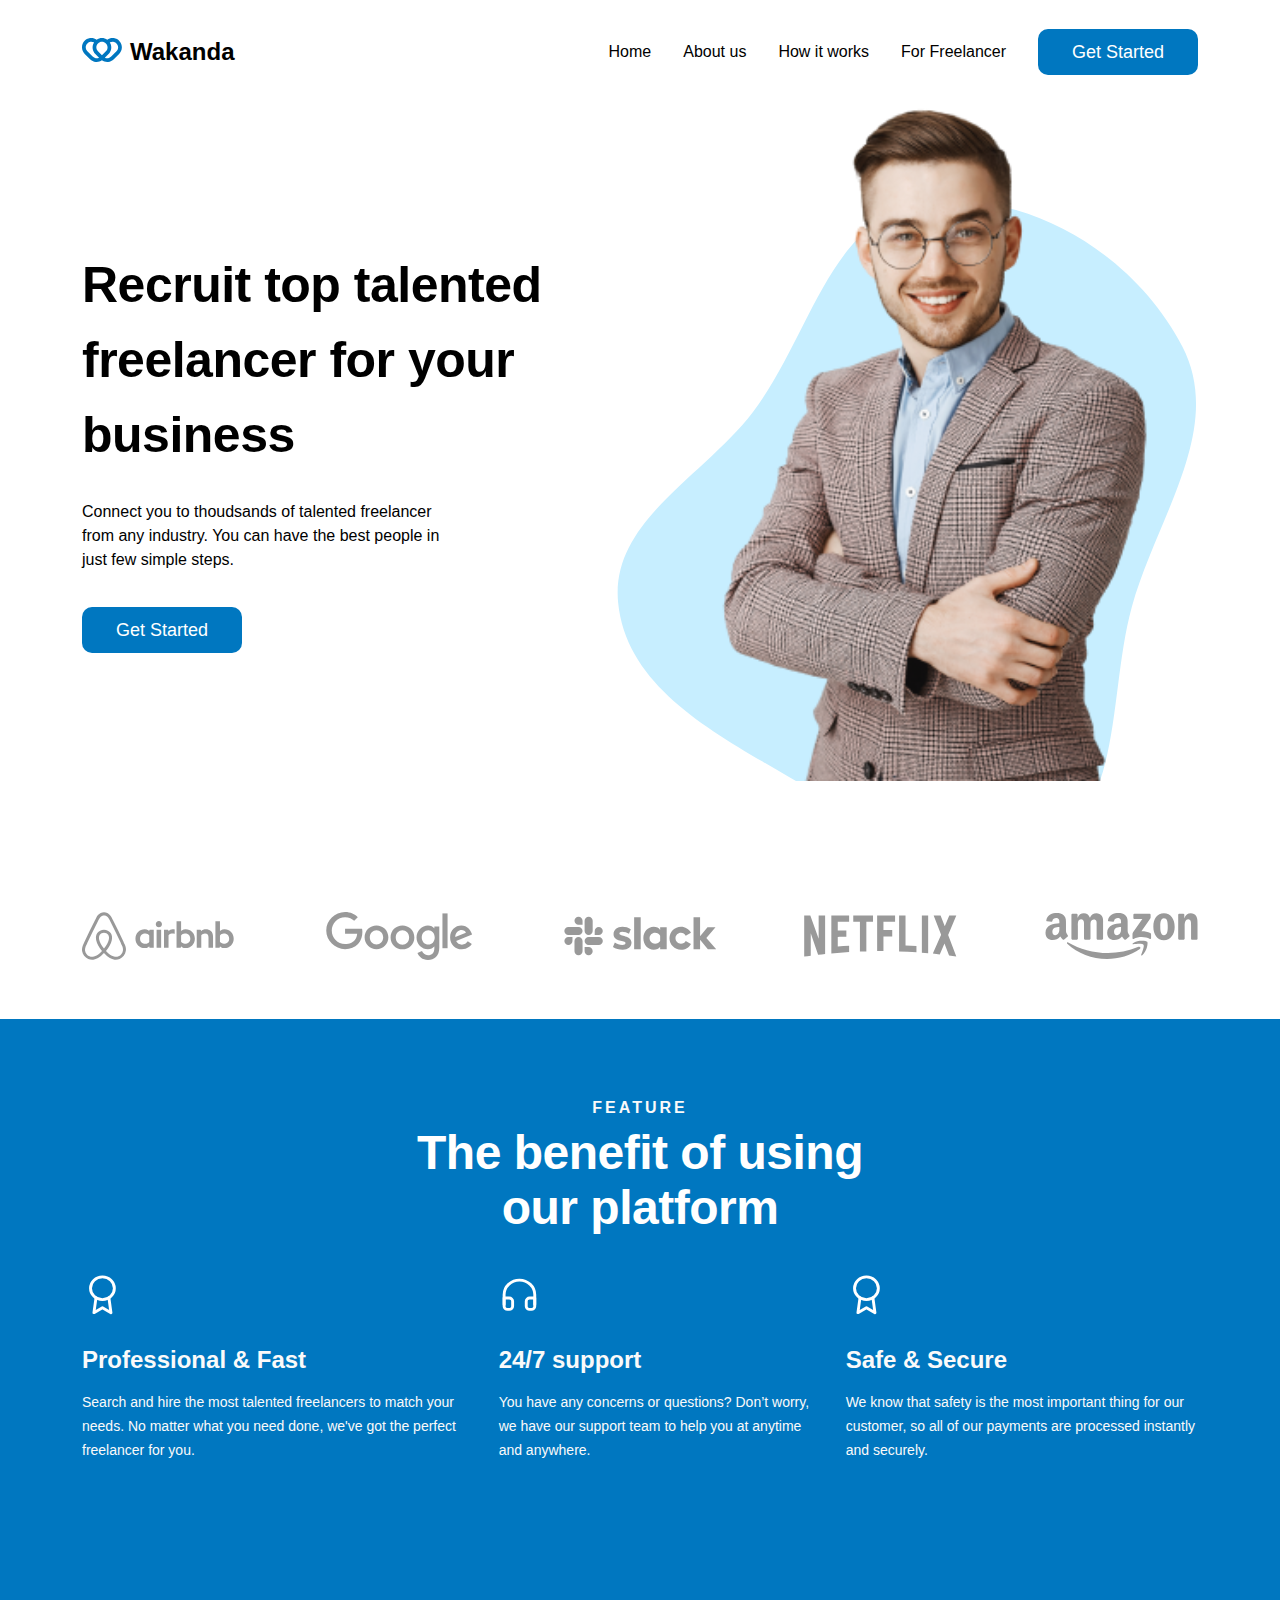
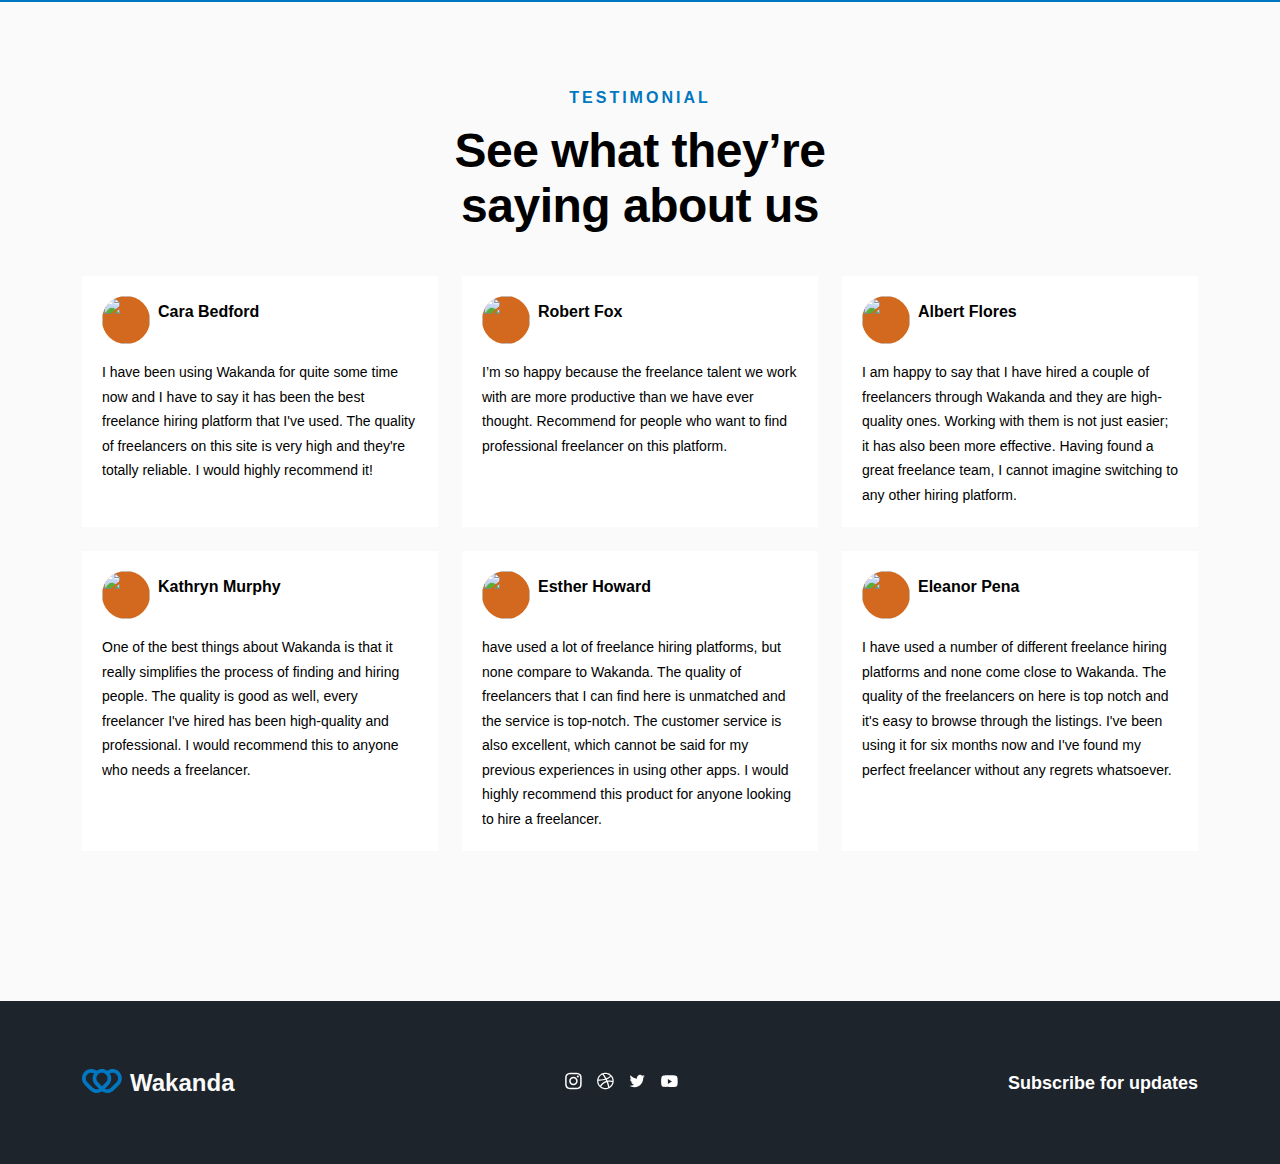
==== index.html @ c755accb "Create project wakanda" ====
<!DOCTYPE html>
<html lang="en">
<head>
  <meta charset="UTF-8">
  <meta name="viewport" content="width=device-width, initial-scale=1.0">
  <link rel="stylesheet" href="css/reset.css">
  <link rel="stylesheet" href="css/style.css">
  <title>Wakanda</title>
</head>
<body>
  <header class="navigation container">
    <div class="navigation__logo component-logo">
      <a class="navigation__logo-link" href="/">
        <figure class="navigation__image" href="/index.html">
          <svg xmlns="http://www.w3.org/2000/svg" width="40" height="24" viewBox="0 0 40 24" fill="none">
            <path d="M2.73725 15.9546L8.02428 21.2416C8.02755 21.2449 8.03107 21.2479 8.03433 21.2512C8.0376 21.2545 8.0415 21.2589 8.04527 21.2626C9.5881 22.8053 11.6221 23.7597 13.7947 23.9604C15.9673 24.161 18.1415 23.5954 19.9409 22.3614C21.7403 23.5954 23.9145 24.161 26.0871 23.9604C28.2597 23.7597 30.2936 22.8053 31.8365 21.2626L37.1236 15.9757C38.7708 14.3281 39.7433 12.1246 39.8503 9.79722C39.9574 7.46983 39.1914 5.1863 37.7024 3.3943C36.2134 1.60243 34.1088 0.431138 31.8012 0.110233C29.4936 -0.210673 27.1492 0.341801 25.2278 1.65948C23.672 0.592597 21.8299 0.0213989 19.9435 0.0207712C18.057 0.0202675 16.2147 0.59046 14.6583 1.65646C12.7391 0.330617 10.3935 -0.229523 8.08233 0.0858546C5.77116 0.401357 3.66152 1.56951 2.16769 3.36113C0.673986 5.15275 -0.095736 7.43817 0.00955706 9.76831C0.114976 12.0986 1.08787 14.3052 2.73725 15.9546ZM28.0987 4.30701C29.2923 3.73695 30.6489 3.60728 31.9288 3.94075C33.2088 4.27409 34.3297 5.04934 35.0934 6.12929C35.857 7.20924 36.2144 8.52427 36.1022 9.8422C35.9901 11.1601 35.4156 12.396 34.4804 13.3313L29.1935 18.6184C28.3729 19.4379 27.3187 19.9833 26.1757 20.1797C25.0327 20.376 23.8569 20.2138 22.8098 19.7151L26.5496 15.9757C27.9838 14.549 28.9122 12.6925 29.1935 10.6892C29.2554 10.2512 29.2867 9.8094 29.287 9.367C29.2907 7.6181 28.8003 5.90375 27.8722 4.42135C27.9471 4.3814 28.0226 4.34345 28.0987 4.30739L28.0987 4.30701ZM15.9757 5.40141C17.0285 4.35551 18.453 3.76974 19.937 3.77213C21.421 3.77464 22.8435 4.36531 23.8929 5.4146C24.9422 6.46402 25.5329 7.88648 25.5354 9.37051C25.5378 10.8545 24.952 12.279 23.9061 13.3318L19.9409 17.297L15.9757 13.3318C14.9259 12.2794 14.3364 10.8535 14.3364 9.36699C14.3364 7.88057 14.9259 6.45472 15.9757 5.40229L15.9757 5.40141ZM5.38077 5.38042C6.20527 4.55805 7.26499 4.01236 8.41329 3.81874C9.56159 3.62512 10.7417 3.79324 11.7902 4.29985C11.8656 4.33616 11.9402 4.37423 12.014 4.41406C11.0831 5.8981 10.591 7.61521 10.5948 9.36699C10.5952 9.8094 10.6263 10.2512 10.6883 10.6892C10.9695 12.6925 11.898 14.549 13.3322 15.9757L17.0491 19.6925L17.0701 19.7135C16.0236 20.2119 14.8484 20.3743 13.7058 20.1784C12.5633 19.9825 11.5095 19.4378 10.6888 18.6192C10.685 18.6155 10.6815 18.6114 10.6778 18.6077C10.6742 18.6039 10.6711 18.6014 10.6678 18.5981L5.40552 13.3358L5.38039 13.3107C4.32884 12.259 3.73804 10.8327 3.73804 9.34551C3.73804 7.85833 4.32884 6.43198 5.38039 5.3803L5.38077 5.38042Z" fill="#0077C0"/>
          </svg>
        </figure>
        <span class="logo-component">Wakanda</span>
      </a>
    </div>

    <nav class="navigation__menu">
      <ul class="navigation__list">
        <li class="navigation__item"><a href="#" class="navigation__link">Home</a></li>
        <li class="navigation__item"><a href="" class="navigation__link">About us</a></li>
        <li class="navigation__item"><a href="#" class="navigation__link">How it works</a></li>
        <li class="navigation__item"><a href="#" class="navigation__link">For Freelancer</a></li>
      </ul>

    </nav>
    <a href="#" class="component__btn">Get Started</a>

  </header>

  <section class="hero container">
    <div class="hero__content">
      <h1 class="hero__title">
        Recruit top talented freelancer for your business
      </h1>
      <p class="hero__text">
        Connect you to thoudsands of talented 
        freelancer from any industry. You can have the best people in just few simple steps.
      </p>
      <a href="#" class="component__btn">Get Started</a>
    </div>
    <figure class="hero__img">
      <svg width="628" height="677" viewBox="0 0 628 677" fill="none" xmlns="http://www.w3.org/2000/svg" xmlns:xlink="http://www.w3.org/1999/xlink">
        <path fill-rule="evenodd" clip-rule="evenodd" d="M561.876 502.74C537.558 590.755 554.551 706.824 472.793 747.398C389.68 788.645 299.068 719.76 219.024 672.887C145.197 629.655 56.5606 583.923 48.1461 498.731C40.0919 417.187 133.242 373.027 182.975 307.907C240.293 232.854 259.907 113.501 353.214 99.2721C455.85 83.6212 564.603 150.191 612.311 242.437C655.011 325.002 586.64 413.112 561.876 502.74Z" fill="#C7EEFF"/>
        <rect x="151" width="434" height="677" fill="url(#pattern0)"/>
        <defs>
        <pattern id="pattern0" patternContentUnits="objectBoundingBox" width="1" height="1">
        <use xlink:href="#image0_320_3" transform="matrix(0.00393743 0 0 0.00252685 -1.14603 -0.0309551)"/>
        </pattern>
        <image id="image0_320_3" width="612" height="408" xlink:href="[data-uri]"/>
        </defs>
        </svg>
        
    </figure>
  </section>

  <section class="social container">
    <div class="social__content">
      <ul class="socil__list">
        <li class="social__item">
          <figure class="social__img">
            <svg class="social__icon">
              <use href="./image/symbol-defs.svg#icon-Airbnb-Logo"></use>
            </svg>
          </figure>
        </li>

        <li class="social__item">
          <figure class="social__img">
            <svg class="social__icon">
              <use href="./image/symbol-defs.svg#icon-Google-Logo"></use>
            </svg>
          </figure>
        </li>

        <li class="social__item">
          <figure class="social__img">
            <svg class="social__icon">
              <use href="./image/symbol-defs.svg#icon-Slack-Logo"></use>
            </svg>
          </figure>
        </li>

        <li class="social__item">
          <figure class="social__img">
            <svg class="social__icon">
              <use href="./image/symbol-defs.svg#icon-Netflix-Logo"></use>
            </svg>
          </figure>
        </li>


        <li class="social__item">
          <figure class="social__img">
            <svg class="social__icon">
              <use href="./image/symbol-defs.svg#icon-Amazon-Logo"></use>
            </svg>
          </figure>
        </li>

      </ul>
    </div>
  </section>

  <div class="feature--wrapper">
    <section class="feature container">
      <div class="feature__content">
        <div class="feature__texts-content">
          <h2 class="feature__header component-header">FEATURE</h2>
          <h3 class="feature__text component-text">
            The benefit of using <br> our platform
          </h3>
        </div>
        <ul class="feature__list">
          <li class="feature__item">
            <figure class="feature__img">
              <svg class="feature__icon">
                <use href="./image/feature.svg#icon-award"></use>
              </svg>
            </figure>
            <h3 class="feature__title">Professional & Fast</h3>
            <p class="feature__sub-text">
              Search and hire the most talented freelancers to match your needs. No matter what you need done, we've got the perfect freelancer for you.
            </p>
          </li>
  
          <li class="feature__item">
            <figure class="feature__img">
              <svg class="feature__icon">
                <use href="./image/feature.svg#icon-headphones"></use>
              </svg>
            </figure>
            <h3 class="feature__title">24/7 support</h3>
            <p class="feature__sub-text">
              You have any concerns or questions? Don’t worry, we have our support team to help you at anytime and anywhere.
            </p>
          </li>
  
          <li class="feature__item">
            <figure class="feature__img">
              <svg class="feature__icon">
                <use href="./image/feature.svg#icon-award"></use>
              </svg>
            </figure>
            <h3 class="feature__title">Safe & Secure</h3>
            <p class="feature__sub-text">
              We know that safety is the most important thing for our customer, so all of our payments are processed instantly and securely.
            </p>
          </li>
        </ul>
      </div>
    </section>
  </div>

  <div class="testimonial-wrapper">
    <section class="testimonial container">
      <div class="testimonial__content">
        <h2 class="testimonial__header component-header">TESTIMONIAL</h2>
        <h3 class="testimonial__text component-text">See what they’re <br> saying about us</h3>
      </div>
  
      <ul class="testimonial__list">
        <li class="testimonial__item">
          <div class="testimonial__user-info">
            <img src="" alt="" class="testimonial__image">
            <h3 class="testimonial__user-info">Cara Bedford</h3>
          </div>
          <p class="testimonial__text">
            I have been using Wakanda for quite some time now and I have to say it has been the best freelance hiring platform that I've used. The quality of freelancers on this site is very high and they're totally reliable. I would highly recommend it!
          </p>
        </li>
  
        <li class="testimonial__item">
          <div class="testimonial__user-info">
            <img src="" alt="" class="testimonial__image">
            <h3 class="testimonial__user-info">Robert Fox</h3>
          </div>
          <p class="testimonial__text">
            I’m so happy because the freelance talent we work with are more productive than we have ever thought. Recommend for people who want to find professional freelancer on this platform.
          </p>
        </li>
  
        <li class="testimonial__item">
          <div class="testimonial__user-info">
            <img src="" alt="" class="testimonial__image">
            <h3 class="testimonial__user-info">Albert Flores</h3>
          </div>
          <p class="testimonial__text">
            I am happy to say that I have hired a couple of freelancers through Wakanda and they are high-quality ones. Working with them is not just easier; it has also been more effective. Having found a great freelance team, I cannot imagine switching to any other hiring platform.
          </p>
        </li>
        
        <li class="testimonial__item">
          <div class="testimonial__user-info">
            <img src="" alt="" class="testimonial__image">
            <h3 class="testimonial__user-info">Kathryn Murphy</h3>
          </div>
          <p class="testimonial__text">
            One of the best things about Wakanda is that it really simplifies the process of finding and hiring people. The quality is good as well, every freelancer I've hired has been high-quality and professional. I would recommend this to anyone who needs a freelancer.
          </p>
        </li>
  
        <li class="testimonial__item">
          <div class="testimonial__user-info">
            <img src="" alt="" class="testimonial__image">
            <h3 class="testimonial__user-info">Esther Howard</h3>
          </div>
          <p class="testimonial__text">
            have used a lot of freelance hiring platforms, but none compare to Wakanda. The quality of freelancers that I can find here is unmatched and the service is top-notch. The customer service is also excellent, which cannot be said for my previous experiences in using other apps. I would highly recommend this product for anyone looking to hire a freelancer.
          </p>
        </li>
  
        <li class="testimonial__item">
          <div class="testimonial__user-info">
            <img src="" alt="" class="testimonial__image">
            <h3 class="testimonial__user-info">Eleanor Pena</h3>
          </div>
          <p class="testimonial__text">
            I have used a number of different freelance hiring platforms and none come close to Wakanda. The quality of the freelancers on here is top notch and it's easy to browse through the listings. I've been using it for six months now and I've found my perfect freelancer without any regrets whatsoever.
          </p>
        </li>
      </ul>
    </section>
  </div>

  <div class="footer--wrapper">
    <footer class="footer container">
      <div class="footer__content">
        <div class="footer__logo">
          <a class="footer__logo-link" href="/">
            <figure class="footer__image" href="/index.html">
              <svg class="footer__image-icon" width="40" height="24" viewBox="0 0 40 24" fill="none">
                <path d="M2.73725 15.9546L8.02428 21.2416C8.02755 21.2449 8.03107 21.2479 8.03433 21.2512C8.0376 21.2545 8.0415 21.2589 8.04527 21.2626C9.5881 22.8053 11.6221 23.7597 13.7947 23.9604C15.9673 24.161 18.1415 23.5954 19.9409 22.3614C21.7403 23.5954 23.9145 24.161 26.0871 23.9604C28.2597 23.7597 30.2936 22.8053 31.8365 21.2626L37.1236 15.9757C38.7708 14.3281 39.7433 12.1246 39.8503 9.79722C39.9574 7.46983 39.1914 5.1863 37.7024 3.3943C36.2134 1.60243 34.1088 0.431138 31.8012 0.110233C29.4936 -0.210673 27.1492 0.341801 25.2278 1.65948C23.672 0.592597 21.8299 0.0213989 19.9435 0.0207712C18.057 0.0202675 16.2147 0.59046 14.6583 1.65646C12.7391 0.330617 10.3935 -0.229523 8.08233 0.0858546C5.77116 0.401357 3.66152 1.56951 2.16769 3.36113C0.673986 5.15275 -0.095736 7.43817 0.00955706 9.76831C0.114976 12.0986 1.08787 14.3052 2.73725 15.9546ZM28.0987 4.30701C29.2923 3.73695 30.6489 3.60728 31.9288 3.94075C33.2088 4.27409 34.3297 5.04934 35.0934 6.12929C35.857 7.20924 36.2144 8.52427 36.1022 9.8422C35.9901 11.1601 35.4156 12.396 34.4804 13.3313L29.1935 18.6184C28.3729 19.4379 27.3187 19.9833 26.1757 20.1797C25.0327 20.376 23.8569 20.2138 22.8098 19.7151L26.5496 15.9757C27.9838 14.549 28.9122 12.6925 29.1935 10.6892C29.2554 10.2512 29.2867 9.8094 29.287 9.367C29.2907 7.6181 28.8003 5.90375 27.8722 4.42135C27.9471 4.3814 28.0226 4.34345 28.0987 4.30739L28.0987 4.30701ZM15.9757 5.40141C17.0285 4.35551 18.453 3.76974 19.937 3.77213C21.421 3.77464 22.8435 4.36531 23.8929 5.4146C24.9422 6.46402 25.5329 7.88648 25.5354 9.37051C25.5378 10.8545 24.952 12.279 23.9061 13.3318L19.9409 17.297L15.9757 13.3318C14.9259 12.2794 14.3364 10.8535 14.3364 9.36699C14.3364 7.88057 14.9259 6.45472 15.9757 5.40229L15.9757 5.40141ZM5.38077 5.38042C6.20527 4.55805 7.26499 4.01236 8.41329 3.81874C9.56159 3.62512 10.7417 3.79324 11.7902 4.29985C11.8656 4.33616 11.9402 4.37423 12.014 4.41406C11.0831 5.8981 10.591 7.61521 10.5948 9.36699C10.5952 9.8094 10.6263 10.2512 10.6883 10.6892C10.9695 12.6925 11.898 14.549 13.3322 15.9757L17.0491 19.6925L17.0701 19.7135C16.0236 20.2119 14.8484 20.3743 13.7058 20.1784C12.5633 19.9825 11.5095 19.4378 10.6888 18.6192C10.685 18.6155 10.6815 18.6114 10.6778 18.6077C10.6742 18.6039 10.6711 18.6014 10.6678 18.5981L5.40552 13.3358L5.38039 13.3107C4.32884 12.259 3.73804 10.8327 3.73804 9.34551C3.73804 7.85833 4.32884 6.43198 5.38039 5.3803L5.38077 5.38042Z" fill="#0077C0"/>
              </svg>
            </figure>
            <span class="logo-component wakanda__name-footer">Wakanda</span>
          </a>
        </div>
  
        <ul class="social-list">
          <li class="social-list__items">
              <a href="" class="social-list__link ">
                  <svg class="social__icon-footer" width="32" height="32">
                    <use href="./image/social.svg#icon-inst"></use>
                  </svg>
              </a>
          </li>
    
          <li class="social-list__items">
              <a href="" class="social-list__link ">
                <svg class="social__icon-footer" width="32" height="32">
                  <use href="./image/social.svg#icon-bull"></use>
                </svg>
              </a>
          </li>
    
          <li class="social-list__items">
              <a href="" class="social-list__link ">
                <svg class="social__icon-footer" width="32" height="32">
                  <use href="./image/social.svg#icon-twt"></use>
                </svg>
              </a>
          </li>
    
          <li class="social-list__items">
              <a href="" class="social-list__link ">
                <svg class="social__icon-footer" width="32" height="32">
                  <use href="./image/social.svg#icon-yout"></use>
                </svg>
              </a>
          </li>
        </ul>
    
        <p class="footer__text">
          Subscribe for updates
        </p>

      </div>
    </footer>
  </div>

</body>
</html>
---- css/style.css ----
/***************** C O M P O N E N T  *****************/
.component__btn{
  font-size: 18px;
  font-style: normal;
  font-weight: 500;
  line-height: 40px;
  text-align: center;

  border-radius: 10px;
  color: #FFF;
  background-color: #0077C0;  

  
  padding: 3px 0px;
  width: 160px;
  
  display: inline-block;
}

.component-header{
  color: #FAFAFA;
  font-size: 16px;
  font-style: normal;
  font-weight: 600;
  line-height: normal;
  letter-spacing: 3px;
}

.component-text{
  color: #FFF;
  font-size: 48px;
  font-style: normal;
  font-weight: 600;
  line-height: normal;
  letter-spacing: -0.5px;
}

.component-logo {
  margin-right: auto;
}

.logo-component{
  color: #000;
  font-size: 24px;
  font-style: normal;
  font-weight: 600;
  line-height: normal;

  margin-left: 8px;
}

/***************** C O M P O N E N T  *****************/

* {
  font-family: sans-serif;
}

.container{
  width: 1116px;
  margin: 0 auto;
}

.navigation{
  display: flex;
  justify-content: flex-end;
  align-items: center;
  padding: 29px 0 29px;
}


.navigation__list{
  display: flex;
}

.navigation__item{
  margin-right: 32px;
}

.navigation__link{
  font-size: 16px;
  font-style: normal;
  font-weight: 500;
  line-height: normal;
}

.navigation__logo-link{
  display: flex;
}




/********************   H E R O  *********************/
.hero{
  display: flex;
}

.hero__content{
  margin-top: 144px;
  width: 609px;
}

.hero__title{
  color: #000;
  font-size: 50px;
  font-style: normal;
  font-weight: 600;
  line-height: 75px; 
  letter-spacing: -0.5px;
  
  margin-bottom: 27px;
}

.hero__text{
  color: #000;
  font-size: 16px;
  font-style: normal;
  font-weight: 400;
  line-height: 24px;

  margin-bottom: 35px;
  width: 360px;
}

/********************   S O C I A L  *********************/
.social{
  margin-top: 72px;
}

.social__content{
  padding: 32px 0;
}
.socil__list{
  display: flex;
  justify-content: space-between;

  padding: 24px 0;
}

.social__icon{
  width: 153px;
  height: 48px;
}

/********************   F E A T U R E  *********************/
.feature--wrapper{
  background-color: #0077C0;
}

.feature{
  padding: 80px 0 140px;
}

.feature__texts-content{
  text-align: center;
  margin-bottom: 40px;
}

.feature__header{
  margin-bottom: 8px;
}

.feature__list{
  display: flex;
}

.feature__item:not(:last-child){
  margin-right: 24px;
}

.feature__img{
  margin-bottom: 28px;
}

.feature__icon{
  width: 42px;
  height: 40px;
}

.feature__title{
  color: #FAFAFA;
  font-size: 24px;
  font-style: normal;
  font-weight: 600;
  line-height: normal;

  margin-bottom: 16px;
}

.feature__sub-text{
  color: #FAFAFA;
  font-size: 14px;
  font-style: normal;
  font-weight: 400;
  line-height: 24px;
}

/***************** T E S T I M O N I A L *********************/
.testimonial-wrapper{
  background: #FAFAFA;
}

.testimonial{
  padding: 87px 0 126px;
}

.testimonial__content{
  text-align: center;
  margin-bottom: 43px;
}

.testimonial__header{
  color: #0077C0;
  margin-bottom: 16px;
}

.testimonial__text{
  color: #000;
}

.testimonial__list{
  display: flex;
  flex-wrap: wrap;
  justify-content: space-between;

}

.testimonial__item{
  padding: 20px;
  width: 356px;
  box-sizing: border-box;
  background: #FFF;

  color: #000;
  
  font-size: 14px;
  font-style: normal;
  font-weight: 400;
  line-height: 24.5px;
  
  margin-bottom: 24px;
}

.testimonial__user-info{
  display: flex;
  align-items: center;

  margin-bottom: 16px;
}

.testimonial__image{
  background-color: chocolate;
  border-radius: 50%;
  width: 48px;
  height: 48px;

  margin-right: 8px;
}

.testimonial__user-info{
  color: #000;
  font-size: 16px;
  font-style: normal;
  line-height: normal;
}

/***************** F O O T E R *********************/
.footer--wrapper{
  background-color: #1D242B;;
}

.footer{
  padding: 64px 0;
}

.footer__content{
  display: flex;
  justify-content: space-between;
  align-items: center;
}

.social-list{
  display: flex;
}

.social-list__link{
  display: block;
  box-sizing: content-box;
}

.footer__text{
  color: #FFF;
  font-size: 18px;
  font-style: normal;
  font-weight: 600;
  line-height: 30px; 
}

.social__icon-footer{
  fill: #0077C0;
}

.footer__logo,
.footer__logo-link{
  display: flex;
  align-items: center;
}

.wakanda__name-footer{
  color: #FAFAFA;
}
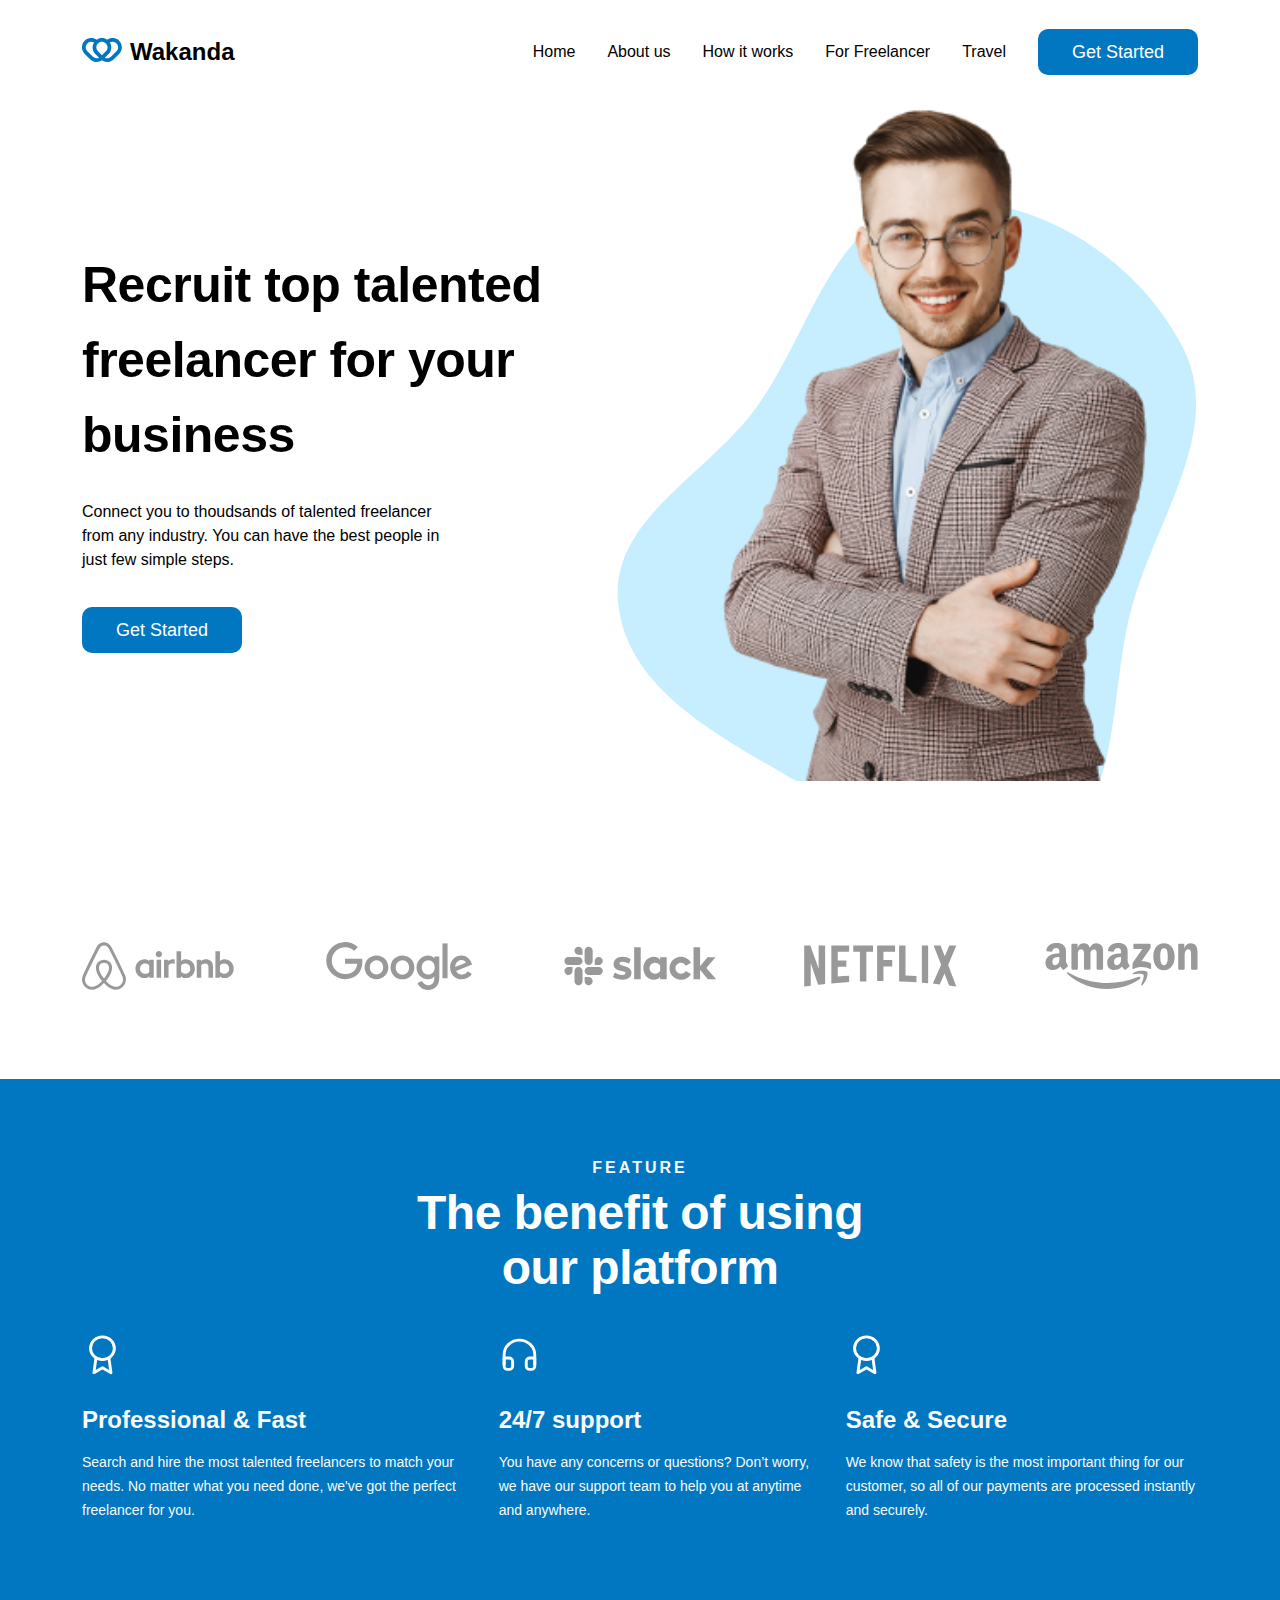
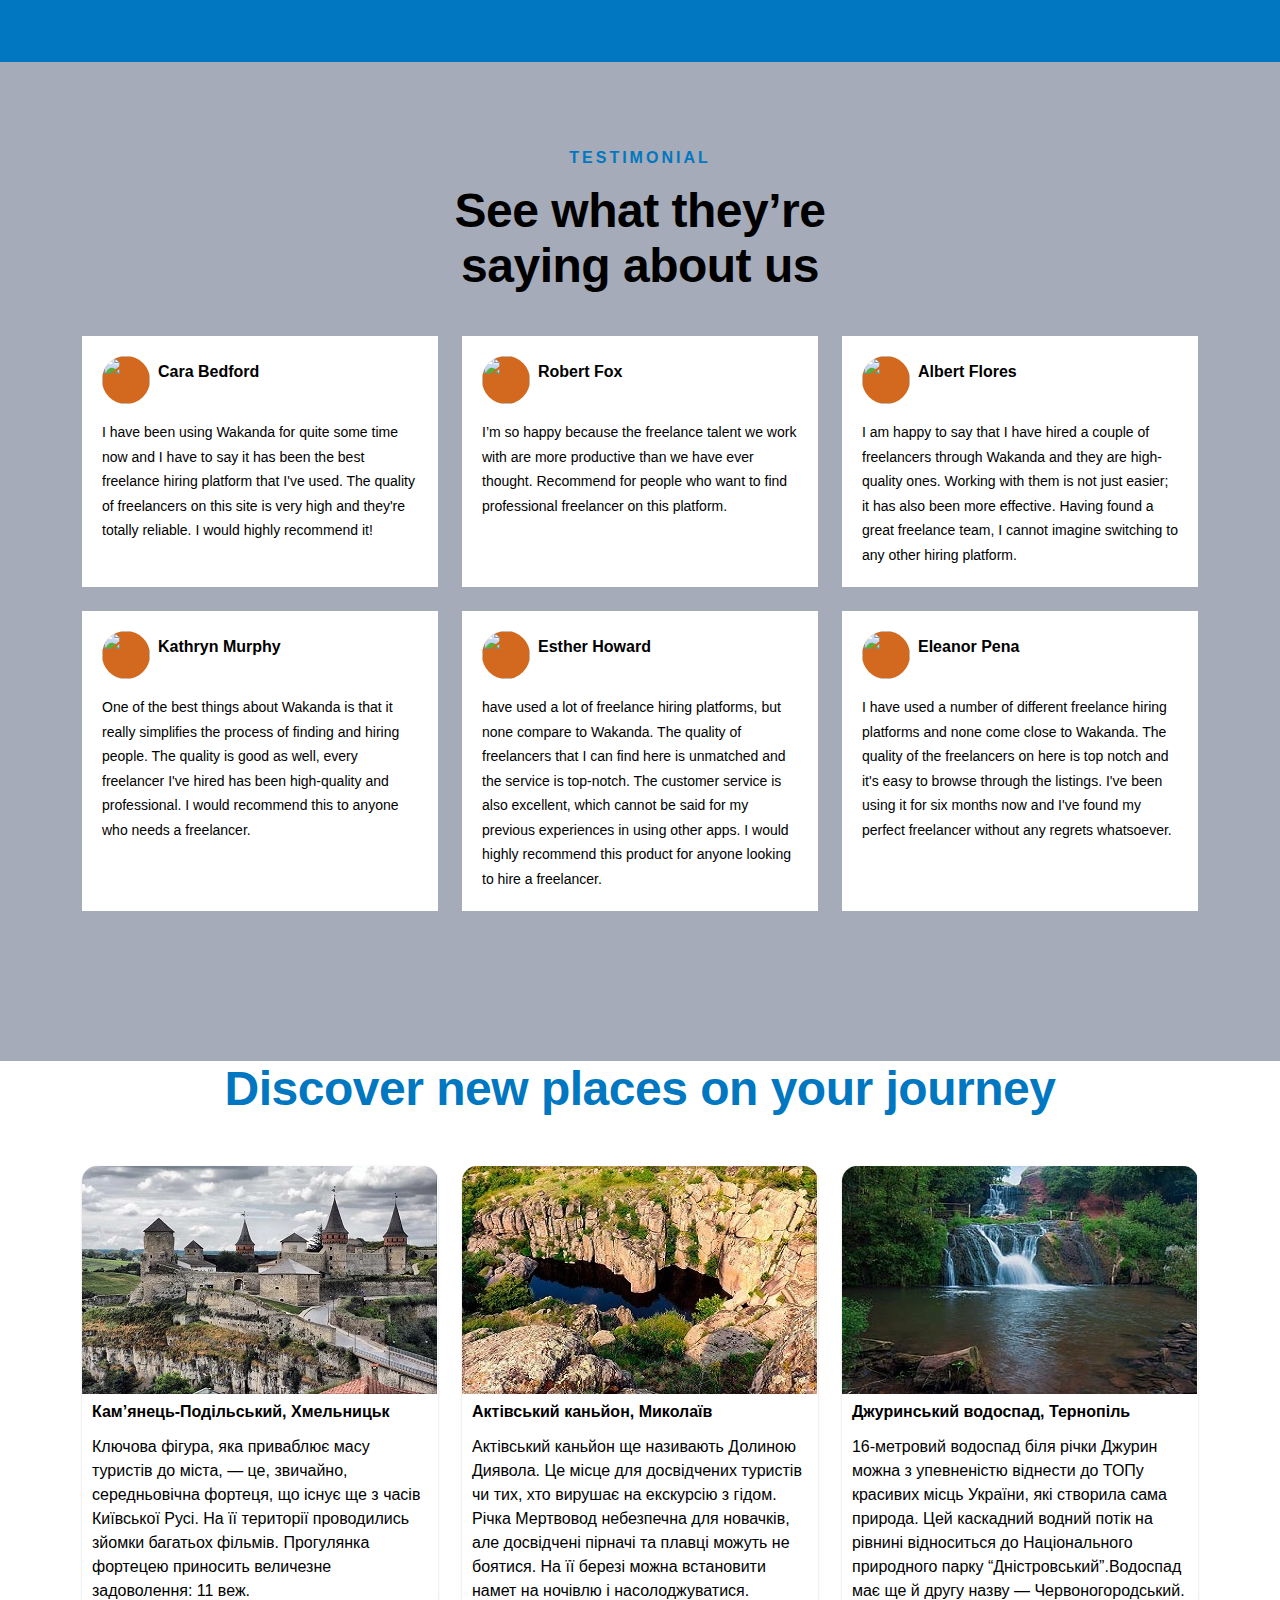
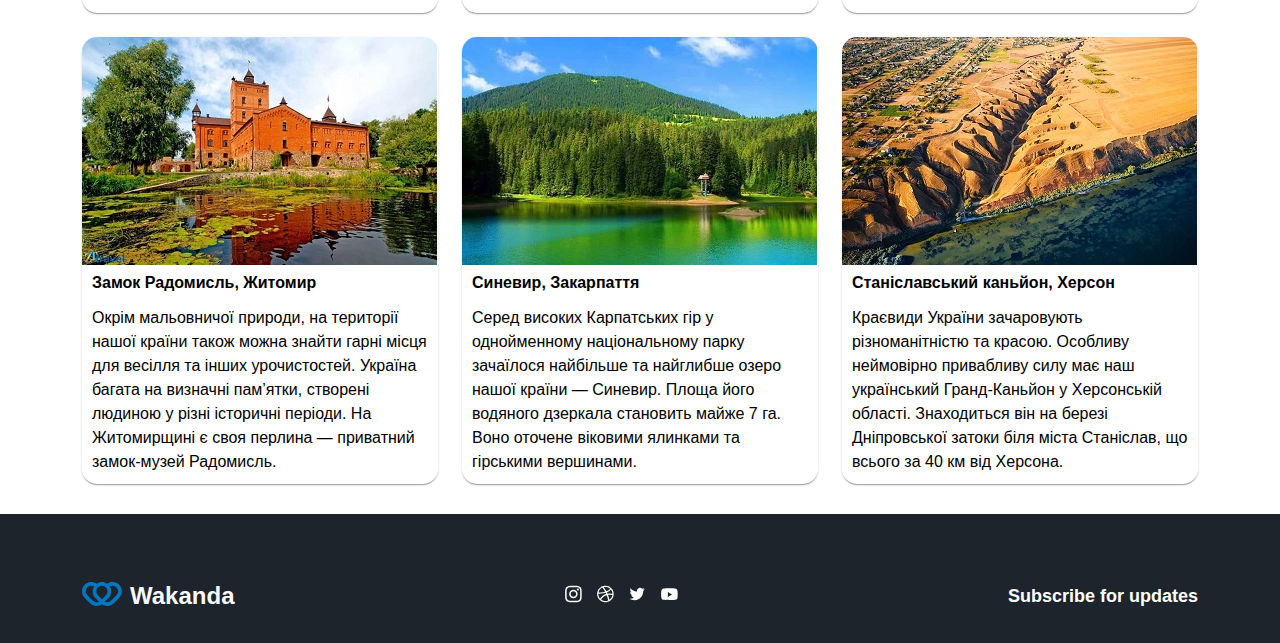
==== commit c8d520ff: "big update" ====
--- a/index.html
+++ b/index.html
@@ -1,5 +1,6 @@
 <!DOCTYPE html>
 <html lang="en">
+
 <head>
   <meta charset="UTF-8">
   <meta name="viewport" content="width=device-width, initial-scale=1.0">
@@ -7,13 +8,16 @@
   <link rel="stylesheet" href="css/style.css">
   <title>Wakanda</title>
 </head>
+
 <body>
   <header class="navigation container">
     <div class="navigation__logo component-logo">
       <a class="navigation__logo-link" href="/">
         <figure class="navigation__image" href="/index.html">
           <svg xmlns="http://www.w3.org/2000/svg" width="40" height="24" viewBox="0 0 40 24" fill="none">
-            <path d="M2.73725 15.9546L8.02428 21.2416C8.02755 21.2449 8.03107 21.2479 8.03433 21.2512C8.0376 21.2545 8.0415 21.2589 8.04527 21.2626C9.5881 22.8053 11.6221 23.7597 13.7947 23.9604C15.9673 24.161 18.1415 23.5954 19.9409 22.3614C21.7403 23.5954 23.9145 24.161 26.0871 23.9604C28.2597 23.7597 30.2936 22.8053 31.8365 21.2626L37.1236 15.9757C38.7708 14.3281 39.7433 12.1246 39.8503 9.79722C39.9574 7.46983 39.1914 5.1863 37.7024 3.3943C36.2134 1.60243 34.1088 0.431138 31.8012 0.110233C29.4936 -0.210673 27.1492 0.341801 25.2278 1.65948C23.672 0.592597 21.8299 0.0213989 19.9435 0.0207712C18.057 0.0202675 16.2147 0.59046 14.6583 1.65646C12.7391 0.330617 10.3935 -0.229523 8.08233 0.0858546C5.77116 0.401357 3.66152 1.56951 2.16769 3.36113C0.673986 5.15275 -0.095736 7.43817 0.00955706 9.76831C0.114976 12.0986 1.08787 14.3052 2.73725 15.9546ZM28.0987 4.30701C29.2923 3.73695 30.6489 3.60728 31.9288 3.94075C33.2088 4.27409 34.3297 5.04934 35.0934 6.12929C35.857 7.20924 36.2144 8.52427 36.1022 9.8422C35.9901 11.1601 35.4156 12.396 34.4804 13.3313L29.1935 18.6184C28.3729 19.4379 27.3187 19.9833 26.1757 20.1797C25.0327 20.376 23.8569 20.2138 22.8098 19.7151L26.5496 15.9757C27.9838 14.549 28.9122 12.6925 29.1935 10.6892C29.2554 10.2512 29.2867 9.8094 29.287 9.367C29.2907 7.6181 28.8003 5.90375 27.8722 4.42135C27.9471 4.3814 28.0226 4.34345 28.0987 4.30739L28.0987 4.30701ZM15.9757 5.40141C17.0285 4.35551 18.453 3.76974 19.937 3.77213C21.421 3.77464 22.8435 4.36531 23.8929 5.4146C24.9422 6.46402 25.5329 7.88648 25.5354 9.37051C25.5378 10.8545 24.952 12.279 23.9061 13.3318L19.9409 17.297L15.9757 13.3318C14.9259 12.2794 14.3364 10.8535 14.3364 9.36699C14.3364 7.88057 14.9259 6.45472 15.9757 5.40229L15.9757 5.40141ZM5.38077 5.38042C6.20527 4.55805 7.26499 4.01236 8.41329 3.81874C9.56159 3.62512 10.7417 3.79324 11.7902 4.29985C11.8656 4.33616 11.9402 4.37423 12.014 4.41406C11.0831 5.8981 10.591 7.61521 10.5948 9.36699C10.5952 9.8094 10.6263 10.2512 10.6883 10.6892C10.9695 12.6925 11.898 14.549 13.3322 15.9757L17.0491 19.6925L17.0701 19.7135C16.0236 20.2119 14.8484 20.3743 13.7058 20.1784C12.5633 19.9825 11.5095 19.4378 10.6888 18.6192C10.685 18.6155 10.6815 18.6114 10.6778 18.6077C10.6742 18.6039 10.6711 18.6014 10.6678 18.5981L5.40552 13.3358L5.38039 13.3107C4.32884 12.259 3.73804 10.8327 3.73804 9.34551C3.73804 7.85833 4.32884 6.43198 5.38039 5.3803L5.38077 5.38042Z" fill="#0077C0"/>
+            <path
+              d="M2.73725 15.9546L8.02428 21.2416C8.02755 21.2449 8.03107 21.2479 8.03433 21.2512C8.0376 21.2545 8.0415 21.2589 8.04527 21.2626C9.5881 22.8053 11.6221 23.7597 13.7947 23.9604C15.9673 24.161 18.1415 23.5954 19.9409 22.3614C21.7403 23.5954 23.9145 24.161 26.0871 23.9604C28.2597 23.7597 30.2936 22.8053 31.8365 21.2626L37.1236 15.9757C38.7708 14.3281 39.7433 12.1246 39.8503 9.79722C39.9574 7.46983 39.1914 5.1863 37.7024 3.3943C36.2134 1.60243 34.1088 0.431138 31.8012 0.110233C29.4936 -0.210673 27.1492 0.341801 25.2278 1.65948C23.672 0.592597 21.8299 0.0213989 19.9435 0.0207712C18.057 0.0202675 16.2147 0.59046 14.6583 1.65646C12.7391 0.330617 10.3935 -0.229523 8.08233 0.0858546C5.77116 0.401357 3.66152 1.56951 2.16769 3.36113C0.673986 5.15275 -0.095736 7.43817 0.00955706 9.76831C0.114976 12.0986 1.08787 14.3052 2.73725 15.9546ZM28.0987 4.30701C29.2923 3.73695 30.6489 3.60728 31.9288 3.94075C33.2088 4.27409 34.3297 5.04934 35.0934 6.12929C35.857 7.20924 36.2144 8.52427 36.1022 9.8422C35.9901 11.1601 35.4156 12.396 34.4804 13.3313L29.1935 18.6184C28.3729 19.4379 27.3187 19.9833 26.1757 20.1797C25.0327 20.376 23.8569 20.2138 22.8098 19.7151L26.5496 15.9757C27.9838 14.549 28.9122 12.6925 29.1935 10.6892C29.2554 10.2512 29.2867 9.8094 29.287 9.367C29.2907 7.6181 28.8003 5.90375 27.8722 4.42135C27.9471 4.3814 28.0226 4.34345 28.0987 4.30739L28.0987 4.30701ZM15.9757 5.40141C17.0285 4.35551 18.453 3.76974 19.937 3.77213C21.421 3.77464 22.8435 4.36531 23.8929 5.4146C24.9422 6.46402 25.5329 7.88648 25.5354 9.37051C25.5378 10.8545 24.952 12.279 23.9061 13.3318L19.9409 17.297L15.9757 13.3318C14.9259 12.2794 14.3364 10.8535 14.3364 9.36699C14.3364 7.88057 14.9259 6.45472 15.9757 5.40229L15.9757 5.40141ZM5.38077 5.38042C6.20527 4.55805 7.26499 4.01236 8.41329 3.81874C9.56159 3.62512 10.7417 3.79324 11.7902 4.29985C11.8656 4.33616 11.9402 4.37423 12.014 4.41406C11.0831 5.8981 10.591 7.61521 10.5948 9.36699C10.5952 9.8094 10.6263 10.2512 10.6883 10.6892C10.9695 12.6925 11.898 14.549 13.3322 15.9757L17.0491 19.6925L17.0701 19.7135C16.0236 20.2119 14.8484 20.3743 13.7058 20.1784C12.5633 19.9825 11.5095 19.4378 10.6888 18.6192C10.685 18.6155 10.6815 18.6114 10.6778 18.6077C10.6742 18.6039 10.6711 18.6014 10.6678 18.5981L5.40552 13.3358L5.38039 13.3107C4.32884 12.259 3.73804 10.8327 3.73804 9.34551C3.73804 7.85833 4.32884 6.43198 5.38039 5.3803L5.38077 5.38042Z"
+              fill="#0077C0" />
           </svg>
         </figure>
         <span class="logo-component">Wakanda</span>
@@ -26,6 +30,7 @@
         <li class="navigation__item"><a href="" class="navigation__link">About us</a></li>
         <li class="navigation__item"><a href="#" class="navigation__link">How it works</a></li>
         <li class="navigation__item"><a href="#" class="navigation__link">For Freelancer</a></li>
+        <li class="navigation__item"><a href="#travel" class="navigation__link">Travel</a></li>
       </ul>
 
     </nav>
@@ -39,13 +44,13 @@
         Recruit top talented freelancer for your business
       </h1>
       <p class="hero__text">
-        Connect you to thoudsands of talented 
+        Connect you to thoudsands of talented
         freelancer from any industry. You can have the best people in just few simple steps.
       </p>
       <a href="#" class="component__btn">Get Started</a>
     </div>
     <figure class="hero__img">
-      <svg width="628" height="677" viewBox="0 0 628 677" fill="none" xmlns="http://www.w3.org/2000/svg" xmlns:xlink="http://www.w3.org/1999/xlink">
+      <svg width="628" height="677" viewBox="0 0 628 677" fill="none" xmlns="http://  www.w3.org/2000/svg" xmlns:xlink="http://www.w3.org/1999/xlink">
         <path fill-rule="evenodd" clip-rule="evenodd" d="M561.876 502.74C537.558 590.755 554.551 706.824 472.793 747.398C389.68 788.645 299.068 719.76 219.024 672.887C145.197 629.655 56.5606 583.923 48.1461 498.731C40.0919 417.187 133.242 373.027 182.975 307.907C240.293 232.854 259.907 113.501 353.214 99.2721C455.85 83.6212 564.603 150.191 612.311 242.437C655.011 325.002 586.64 413.112 561.876 502.74Z" fill="#C7EEFF"/>
         <rect x="151" width="434" height="677" fill="url(#pattern0)"/>
         <defs>
@@ -55,7 +60,6 @@
         <image id="image0_320_3" width="612" height="408" xlink:href="[data-uri]"/>
         </defs>
         </svg>
-        
     </figure>
   </section>
 
@@ -125,10 +129,11 @@
             </figure>
             <h3 class="feature__title">Professional & Fast</h3>
             <p class="feature__sub-text">
-              Search and hire the most talented freelancers to match your needs. No matter what you need done, we've got the perfect freelancer for you.
-            </p>
-          </li>
-  
+              Search and hire the most talented freelancers to match your needs. No matter what you need done, we've got
+              the perfect freelancer for you.
+            </p>
+          </li>
+
           <li class="feature__item">
             <figure class="feature__img">
               <svg class="feature__icon">
@@ -137,10 +142,11 @@
             </figure>
             <h3 class="feature__title">24/7 support</h3>
             <p class="feature__sub-text">
-              You have any concerns or questions? Don’t worry, we have our support team to help you at anytime and anywhere.
-            </p>
-          </li>
-  
+              You have any concerns or questions? Don’t worry, we have our support team to help you at anytime and
+              anywhere.
+            </p>
+          </li>
+
           <li class="feature__item">
             <figure class="feature__img">
               <svg class="feature__icon">
@@ -149,7 +155,8 @@
             </figure>
             <h3 class="feature__title">Safe & Secure</h3>
             <p class="feature__sub-text">
-              We know that safety is the most important thing for our customer, so all of our payments are processed instantly and securely.
+              We know that safety is the most important thing for our customer, so all of our payments are processed
+              instantly and securely.
             </p>
           </li>
         </ul>
@@ -163,7 +170,7 @@
         <h2 class="testimonial__header component-header">TESTIMONIAL</h2>
         <h3 class="testimonial__text component-text">See what they’re <br> saying about us</h3>
       </div>
-  
+
       <ul class="testimonial__list">
         <li class="testimonial__item">
           <div class="testimonial__user-info">
@@ -171,62 +178,176 @@
             <h3 class="testimonial__user-info">Cara Bedford</h3>
           </div>
           <p class="testimonial__text">
-            I have been using Wakanda for quite some time now and I have to say it has been the best freelance hiring platform that I've used. The quality of freelancers on this site is very high and they're totally reliable. I would highly recommend it!
-          </p>
-        </li>
-  
+            I have been using Wakanda for quite some time now and I have to say it has been the best freelance hiring
+            platform that I've used. The quality of freelancers on this site is very high and they're totally reliable.
+            I would highly recommend it!
+          </p>
+        </li>
+
         <li class="testimonial__item">
           <div class="testimonial__user-info">
             <img src="" alt="" class="testimonial__image">
             <h3 class="testimonial__user-info">Robert Fox</h3>
           </div>
           <p class="testimonial__text">
-            I’m so happy because the freelance talent we work with are more productive than we have ever thought. Recommend for people who want to find professional freelancer on this platform.
-          </p>
-        </li>
-  
+            I’m so happy because the freelance talent we work with are more productive than we have ever thought.
+            Recommend for people who want to find professional freelancer on this platform.
+          </p>
+        </li>
+
         <li class="testimonial__item">
           <div class="testimonial__user-info">
             <img src="" alt="" class="testimonial__image">
             <h3 class="testimonial__user-info">Albert Flores</h3>
           </div>
           <p class="testimonial__text">
-            I am happy to say that I have hired a couple of freelancers through Wakanda and they are high-quality ones. Working with them is not just easier; it has also been more effective. Having found a great freelance team, I cannot imagine switching to any other hiring platform.
-          </p>
-        </li>
-        
+            I am happy to say that I have hired a couple of freelancers through Wakanda and they are high-quality ones.
+            Working with them is not just easier; it has also been more effective. Having found a great freelance team,
+            I cannot imagine switching to any other hiring platform.
+          </p>
+        </li>
+
         <li class="testimonial__item">
           <div class="testimonial__user-info">
             <img src="" alt="" class="testimonial__image">
             <h3 class="testimonial__user-info">Kathryn Murphy</h3>
           </div>
           <p class="testimonial__text">
-            One of the best things about Wakanda is that it really simplifies the process of finding and hiring people. The quality is good as well, every freelancer I've hired has been high-quality and professional. I would recommend this to anyone who needs a freelancer.
-          </p>
-        </li>
-  
+            One of the best things about Wakanda is that it really simplifies the process of finding and hiring people.
+            The quality is good as well, every freelancer I've hired has been high-quality and professional. I would
+            recommend this to anyone who needs a freelancer.
+          </p>
+        </li>
+
         <li class="testimonial__item">
           <div class="testimonial__user-info">
             <img src="" alt="" class="testimonial__image">
             <h3 class="testimonial__user-info">Esther Howard</h3>
           </div>
           <p class="testimonial__text">
-            have used a lot of freelance hiring platforms, but none compare to Wakanda. The quality of freelancers that I can find here is unmatched and the service is top-notch. The customer service is also excellent, which cannot be said for my previous experiences in using other apps. I would highly recommend this product for anyone looking to hire a freelancer.
-          </p>
-        </li>
-  
+            have used a lot of freelance hiring platforms, but none compare to Wakanda. The quality of freelancers that
+            I can find here is unmatched and the service is top-notch. The customer service is also excellent, which
+            cannot be said for my previous experiences in using other apps. I would highly recommend this product for
+            anyone looking to hire a freelancer.
+          </p>
+        </li>
+
         <li class="testimonial__item">
           <div class="testimonial__user-info">
             <img src="" alt="" class="testimonial__image">
             <h3 class="testimonial__user-info">Eleanor Pena</h3>
           </div>
           <p class="testimonial__text">
-            I have used a number of different freelance hiring platforms and none come close to Wakanda. The quality of the freelancers on here is top notch and it's easy to browse through the listings. I've been using it for six months now and I've found my perfect freelancer without any regrets whatsoever.
+            I have used a number of different freelance hiring platforms and none come close to Wakanda. The quality of
+            the freelancers on here is top notch and it's easy to browse through the listings. I've been using it for
+            six months now and I've found my perfect freelancer without any regrets whatsoever.
           </p>
         </li>
       </ul>
     </section>
   </div>
+
+  <section id="travel" class="travel container">
+    <h2 class="travel__header component-text">Discover new places on your journey</h2>
+    <ul class="travel__list">
+      <li class="travel__item">
+        <article class="card">
+          <div class="card__thumb">
+            <img src="image/travel/kamenets-podolskaya.jpg" alt="">
+          </div>
+          <div class="card__content">
+            <h3 class="travel__sub-header">Кам’янець-Подільський, Хмельницьк</h3>
+            <p class="travel__text">
+              Ключова фігура, яка приваблює масу туристів до міста, — це, звичайно, середньовічна фортеця, що існує ще з
+              часів Київської Русі. На її території проводились зйомки багатьох фільмів. Прогулянка фортецею приносить
+              величезне задоволення: 11 веж. 
+            </p>
+          </div>
+        </article>
+      </li>
+
+      <li class="travel__item">
+        <article class="card">
+          <div class="card-thumb">
+            <img src="image/travel/актівський.jpg" alt="" class="travel__image">
+          </div>
+          <div class="card__content">
+            <h3 class="travel__sub-header">Актівський каньйон, Миколаїв</h3>
+            <p class="travel__text">
+              Актівський каньйон ще називають Долиною Диявола. Це місце для досвідчених туристів чи тих, хто вирушає на
+              екскурсію з гідом. Річка Мертвовод небезпечна для новачків, але досвідчені пірначі та плавці можуть не
+              боятися. На її березі можна встановити намет на ночівлю і насолоджуватися. 
+            </p>
+          </div>
+        </article>
+      </li>
+
+      <li class="travel__item">
+        <article class="card">
+          <div class="card-thumb">
+            <img src="image/travel/джуринський.jpg" alt="" class="travel__image">
+          </div>
+          <div class="card__content">
+            <h3 class="travel__sub-header">Джуринський водоспад, Тернопіль</h3>
+            <p class="travel__text">
+              16-метровий водоспад біля річки Джурин можна з упевненістю віднести до ТОПу красивих місць України, які
+              створила сама природа. Цей каскадний водний потік на рівнині відноситься до Національного природного парку
+              “Дністровський”.Водоспад має ще й другу назву — Червоногородський.
+            </p>
+          </div>
+        </article>
+      </li>
+
+      <li class="travel__item">
+        <article class="card">
+          <div class="card-thumb">
+            <img src="image/travel/родомисль.jpg" alt="" class="travel__image">
+          </div>
+          <div class="card__content">
+            <h3 class="travel__sub-header">Замок Радомисль, Житомир</h3>
+            <p class="travel__text">
+              Окрім мальовничої природи, на території нашої країни також можна знайти гарні місця для весілля та інших
+              урочистостей. Україна багата на визначні пам’ятки, створені людиною у різні історичні періоди. На
+              Житомирщині є своя перлина — приватний замок-музей Радомисль.
+            </p>
+          </div>
+        </article>
+      </li>
+
+      <li class="travel__item">
+        <article class="card">
+          <div class="card-thumb">
+            <img src="image/travel/синевір.jpg" alt="" class="travel__image">
+          </div>
+          <div class="card__content">
+            <h3 class="travel__sub-header">Синевир, Закарпаття</h3>
+            <p class="travel__text">
+              Серед високих Карпатських гір у однойменному національному парку зачаїлося найбільше та найглибше озеро
+              нашої країни — Синевир. Площа його водяного дзеркала становить майже 7 га. Воно оточене віковими ялинками
+              та гірськими вершинами.
+            </p>
+          </div>
+        </article>
+      </li>
+
+      <li class="travel__item">
+        <article class="card">
+          <div class="card-thumb">
+            <img src="image/travel/stanislavskiy.jpg" alt="" class="travel__image">
+          </div>
+          <div class="card__content">
+            <h3 class="travel__sub-header">Станіславський каньйон, Херсон</h3>
+            <p class="travel__text">
+              Краєвиди України зачаровують різноманітністю та красою. Особливу неймовірно привабливу силу має наш
+              український Гранд-Каньйон у Херсонській області. Знаходиться він на березі Дніпровської затоки біля міста
+              Станіслав, що всього за 40 км від Херсона. 
+        </article>
+        </p>
+        </div>
+      </li>
+    </ul>
+  </section>
+
 
   <div class="footer--wrapper">
     <footer class="footer container">
@@ -235,47 +356,49 @@
           <a class="footer__logo-link" href="/">
             <figure class="footer__image" href="/index.html">
               <svg class="footer__image-icon" width="40" height="24" viewBox="0 0 40 24" fill="none">
-                <path d="M2.73725 15.9546L8.02428 21.2416C8.02755 21.2449 8.03107 21.2479 8.03433 21.2512C8.0376 21.2545 8.0415 21.2589 8.04527 21.2626C9.5881 22.8053 11.6221 23.7597 13.7947 23.9604C15.9673 24.161 18.1415 23.5954 19.9409 22.3614C21.7403 23.5954 23.9145 24.161 26.0871 23.9604C28.2597 23.7597 30.2936 22.8053 31.8365 21.2626L37.1236 15.9757C38.7708 14.3281 39.7433 12.1246 39.8503 9.79722C39.9574 7.46983 39.1914 5.1863 37.7024 3.3943C36.2134 1.60243 34.1088 0.431138 31.8012 0.110233C29.4936 -0.210673 27.1492 0.341801 25.2278 1.65948C23.672 0.592597 21.8299 0.0213989 19.9435 0.0207712C18.057 0.0202675 16.2147 0.59046 14.6583 1.65646C12.7391 0.330617 10.3935 -0.229523 8.08233 0.0858546C5.77116 0.401357 3.66152 1.56951 2.16769 3.36113C0.673986 5.15275 -0.095736 7.43817 0.00955706 9.76831C0.114976 12.0986 1.08787 14.3052 2.73725 15.9546ZM28.0987 4.30701C29.2923 3.73695 30.6489 3.60728 31.9288 3.94075C33.2088 4.27409 34.3297 5.04934 35.0934 6.12929C35.857 7.20924 36.2144 8.52427 36.1022 9.8422C35.9901 11.1601 35.4156 12.396 34.4804 13.3313L29.1935 18.6184C28.3729 19.4379 27.3187 19.9833 26.1757 20.1797C25.0327 20.376 23.8569 20.2138 22.8098 19.7151L26.5496 15.9757C27.9838 14.549 28.9122 12.6925 29.1935 10.6892C29.2554 10.2512 29.2867 9.8094 29.287 9.367C29.2907 7.6181 28.8003 5.90375 27.8722 4.42135C27.9471 4.3814 28.0226 4.34345 28.0987 4.30739L28.0987 4.30701ZM15.9757 5.40141C17.0285 4.35551 18.453 3.76974 19.937 3.77213C21.421 3.77464 22.8435 4.36531 23.8929 5.4146C24.9422 6.46402 25.5329 7.88648 25.5354 9.37051C25.5378 10.8545 24.952 12.279 23.9061 13.3318L19.9409 17.297L15.9757 13.3318C14.9259 12.2794 14.3364 10.8535 14.3364 9.36699C14.3364 7.88057 14.9259 6.45472 15.9757 5.40229L15.9757 5.40141ZM5.38077 5.38042C6.20527 4.55805 7.26499 4.01236 8.41329 3.81874C9.56159 3.62512 10.7417 3.79324 11.7902 4.29985C11.8656 4.33616 11.9402 4.37423 12.014 4.41406C11.0831 5.8981 10.591 7.61521 10.5948 9.36699C10.5952 9.8094 10.6263 10.2512 10.6883 10.6892C10.9695 12.6925 11.898 14.549 13.3322 15.9757L17.0491 19.6925L17.0701 19.7135C16.0236 20.2119 14.8484 20.3743 13.7058 20.1784C12.5633 19.9825 11.5095 19.4378 10.6888 18.6192C10.685 18.6155 10.6815 18.6114 10.6778 18.6077C10.6742 18.6039 10.6711 18.6014 10.6678 18.5981L5.40552 13.3358L5.38039 13.3107C4.32884 12.259 3.73804 10.8327 3.73804 9.34551C3.73804 7.85833 4.32884 6.43198 5.38039 5.3803L5.38077 5.38042Z" fill="#0077C0"/>
+                <path
+                  d="M2.73725 15.9546L8.02428 21.2416C8.02755 21.2449 8.03107 21.2479 8.03433 21.2512C8.0376 21.2545 8.0415 21.2589 8.04527 21.2626C9.5881 22.8053 11.6221 23.7597 13.7947 23.9604C15.9673 24.161 18.1415 23.5954 19.9409 22.3614C21.7403 23.5954 23.9145 24.161 26.0871 23.9604C28.2597 23.7597 30.2936 22.8053 31.8365 21.2626L37.1236 15.9757C38.7708 14.3281 39.7433 12.1246 39.8503 9.79722C39.9574 7.46983 39.1914 5.1863 37.7024 3.3943C36.2134 1.60243 34.1088 0.431138 31.8012 0.110233C29.4936 -0.210673 27.1492 0.341801 25.2278 1.65948C23.672 0.592597 21.8299 0.0213989 19.9435 0.0207712C18.057 0.0202675 16.2147 0.59046 14.6583 1.65646C12.7391 0.330617 10.3935 -0.229523 8.08233 0.0858546C5.77116 0.401357 3.66152 1.56951 2.16769 3.36113C0.673986 5.15275 -0.095736 7.43817 0.00955706 9.76831C0.114976 12.0986 1.08787 14.3052 2.73725 15.9546ZM28.0987 4.30701C29.2923 3.73695 30.6489 3.60728 31.9288 3.94075C33.2088 4.27409 34.3297 5.04934 35.0934 6.12929C35.857 7.20924 36.2144 8.52427 36.1022 9.8422C35.9901 11.1601 35.4156 12.396 34.4804 13.3313L29.1935 18.6184C28.3729 19.4379 27.3187 19.9833 26.1757 20.1797C25.0327 20.376 23.8569 20.2138 22.8098 19.7151L26.5496 15.9757C27.9838 14.549 28.9122 12.6925 29.1935 10.6892C29.2554 10.2512 29.2867 9.8094 29.287 9.367C29.2907 7.6181 28.8003 5.90375 27.8722 4.42135C27.9471 4.3814 28.0226 4.34345 28.0987 4.30739L28.0987 4.30701ZM15.9757 5.40141C17.0285 4.35551 18.453 3.76974 19.937 3.77213C21.421 3.77464 22.8435 4.36531 23.8929 5.4146C24.9422 6.46402 25.5329 7.88648 25.5354 9.37051C25.5378 10.8545 24.952 12.279 23.9061 13.3318L19.9409 17.297L15.9757 13.3318C14.9259 12.2794 14.3364 10.8535 14.3364 9.36699C14.3364 7.88057 14.9259 6.45472 15.9757 5.40229L15.9757 5.40141ZM5.38077 5.38042C6.20527 4.55805 7.26499 4.01236 8.41329 3.81874C9.56159 3.62512 10.7417 3.79324 11.7902 4.29985C11.8656 4.33616 11.9402 4.37423 12.014 4.41406C11.0831 5.8981 10.591 7.61521 10.5948 9.36699C10.5952 9.8094 10.6263 10.2512 10.6883 10.6892C10.9695 12.6925 11.898 14.549 13.3322 15.9757L17.0491 19.6925L17.0701 19.7135C16.0236 20.2119 14.8484 20.3743 13.7058 20.1784C12.5633 19.9825 11.5095 19.4378 10.6888 18.6192C10.685 18.6155 10.6815 18.6114 10.6778 18.6077C10.6742 18.6039 10.6711 18.6014 10.6678 18.5981L5.40552 13.3358L5.38039 13.3107C4.32884 12.259 3.73804 10.8327 3.73804 9.34551C3.73804 7.85833 4.32884 6.43198 5.38039 5.3803L5.38077 5.38042Z"
+                  fill="#0077C0" />
               </svg>
             </figure>
             <span class="logo-component wakanda__name-footer">Wakanda</span>
           </a>
         </div>
-  
+
         <ul class="social-list">
           <li class="social-list__items">
-              <a href="" class="social-list__link ">
-                  <svg class="social__icon-footer" width="32" height="32">
-                    <use href="./image/social.svg#icon-inst"></use>
-                  </svg>
-              </a>
-          </li>
-    
+            <a href="" class="social-list__link ">
+              <svg class="social__icon-footer" width="32" height="32">
+                <use href="./image/social.svg#icon-inst"></use>
+              </svg>
+            </a>
+          </li>
+
           <li class="social-list__items">
-              <a href="" class="social-list__link ">
-                <svg class="social__icon-footer" width="32" height="32">
-                  <use href="./image/social.svg#icon-bull"></use>
-                </svg>
-              </a>
-          </li>
-    
+            <a href="" class="social-list__link ">
+              <svg class="social__icon-footer" width="32" height="32">
+                <use href="./image/social.svg#icon-bull"></use>
+              </svg>
+            </a>
+          </li>
+
           <li class="social-list__items">
-              <a href="" class="social-list__link ">
-                <svg class="social__icon-footer" width="32" height="32">
-                  <use href="./image/social.svg#icon-twt"></use>
-                </svg>
-              </a>
-          </li>
-    
+            <a href="" class="social-list__link ">
+              <svg class="social__icon-footer" width="32" height="32">
+                <use href="./image/social.svg#icon-twt"></use>
+              </svg>
+            </a>
+          </li>
+
           <li class="social-list__items">
-              <a href="" class="social-list__link ">
-                <svg class="social__icon-footer" width="32" height="32">
-                  <use href="./image/social.svg#icon-yout"></use>
-                </svg>
-              </a>
+            <a href="" class="social-list__link ">
+              <svg class="social__icon-footer" width="32" height="32">
+                <use href="./image/social.svg#icon-yout"></use>
+              </svg>
+            </a>
           </li>
         </ul>
-    
+
         <p class="footer__text">
           Subscribe for updates
         </p>
@@ -285,4 +408,5 @@
   </div>
 
 </body>
+
 </html>--- a/css/style.css
+++ b/css/style.css
@@ -1,3 +1,10 @@
+:root{
+  --travel-list-gap: 24px;
+  --card-shadow: 0px 2px 1px -1px rgba(0,0,0,0.2),
+  0px 1px 1px 0px rgba(0,0,0,0.14),
+  0px 1px 3px 0px rgba(0,0,0,0.12);
+}
+
 /***************** C O M P O N E N T  *****************/
 .component__btn{
   font-size: 18px;
@@ -58,13 +65,18 @@
 .container{
   width: 1116px;
   margin: 0 auto;
+  padding-left: 15px;
+  padding-right: 15px;
+  padding-bottom: 30px;
 }
 
 .navigation{
   display: flex;
   justify-content: flex-end;
   align-items: center;
-  padding: 29px 0 29px;
+
+  padding-top: 29px;
+  padding-bottom: 29px;
 }
 
 
@@ -148,7 +160,8 @@
 }
 
 .feature{
-  padding: 80px 0 140px;
+  padding-top: 80px;
+  padding-bottom: 140px;
 }
 
 .feature__texts-content{
@@ -197,11 +210,12 @@
 
 /***************** T E S T I M O N I A L *********************/
 .testimonial-wrapper{
-  background: #FAFAFA;
+  background-color: #a5abb8;
 }
 
 .testimonial{
-  padding: 87px 0 126px;
+  padding-top: 87px;
+  padding-bottom: 126px;
 }
 
 .testimonial__content{
@@ -264,13 +278,79 @@
   line-height: normal;
 }
 
+/************** T R A V E L *********************/
+.travel__header{
+  color: #0077C0;
+  text-align: center;
+}
+
+.travel__header{
+  margin-bottom: 50px;
+}
+
+.travel__list{
+  display: flex;
+  flex-wrap: wrap;
+
+  margin-left: calc(-1 * var(--travel-list-gap));
+  margin-top: calc(-1 * var(--travel-list-gap));
+}
+
+.travel__item{
+  flex-basis: calc(100% / 3 - 24px);
+  margin-left: var(--travel-list-gap);
+  margin-top: var(--travel-list-gap);
+}
+
+.card__content{
+  padding: 10px;
+}
+
+.card{
+  border-radius: 15px;
+  box-shadow: var(--card-shadow);
+  overflow: hidden;
+}
+
+.travel__text{
+  color: #000;
+  font-size: 16px;
+  font-style: normal;
+  font-weight: 400;
+  line-height: 24px;
+
+  margin-top: 15px;
+}
+
+
+
+
+
+
+
+
+
+
+
+
+
+
+
+
+
+
+
+
+
+
+
 /***************** F O O T E R *********************/
 .footer--wrapper{
   background-color: #1D242B;;
 }
 
 .footer{
-  padding: 64px 0;
+  padding-top: 64px;
 }
 
 .footer__content{
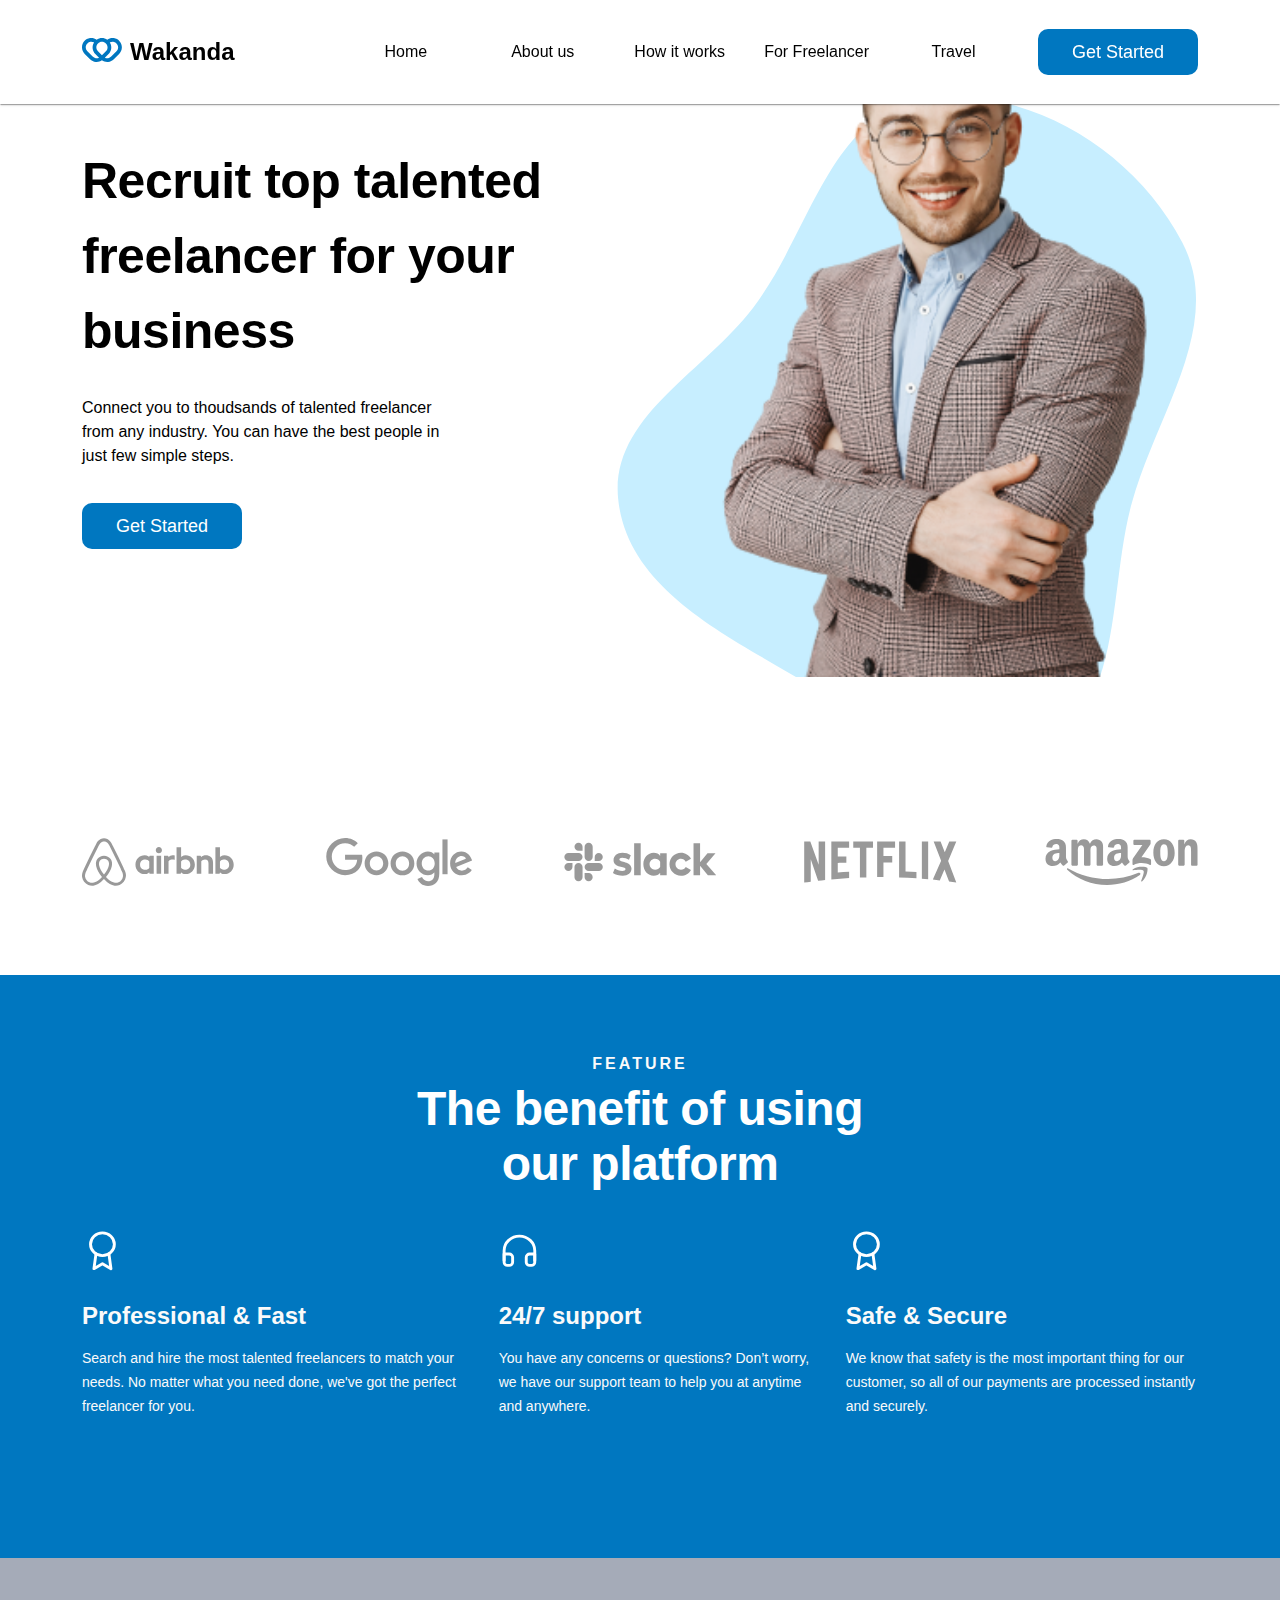
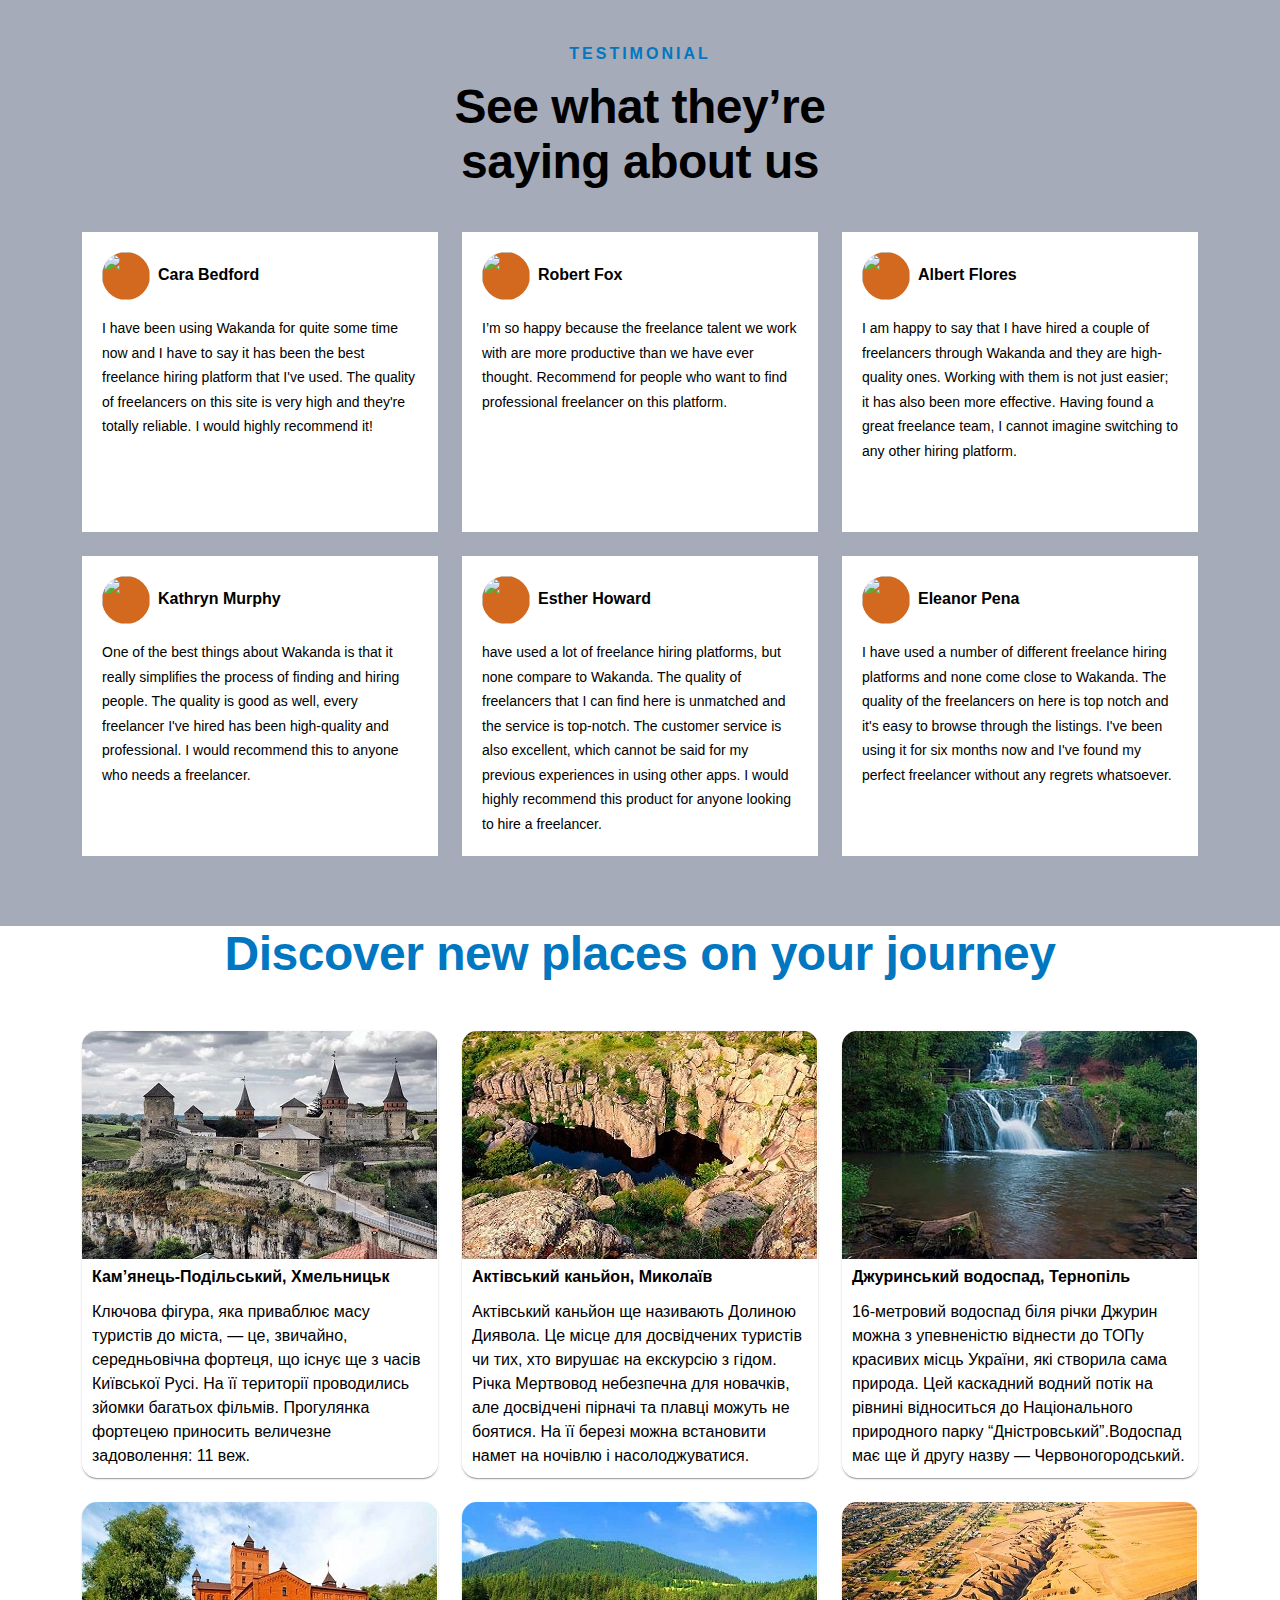
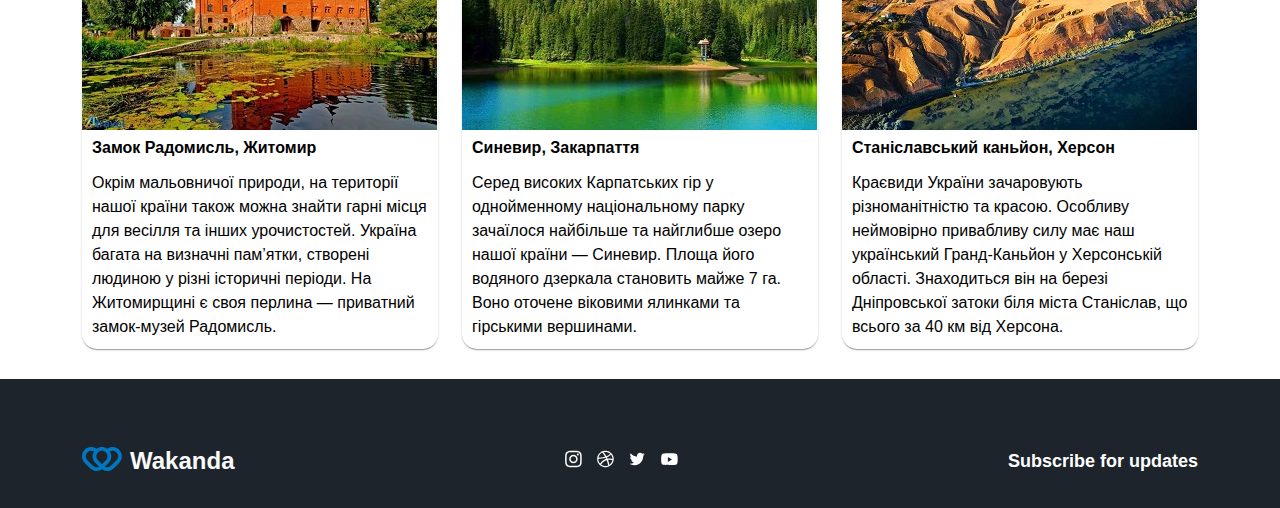
==== commit 8df7c623: "position navigation-menu" ====
--- a/index.html
+++ b/index.html
@@ -10,32 +10,33 @@
 </head>
 
 <body>
-  <header class="navigation container">
-    <div class="navigation__logo component-logo">
-      <a class="navigation__logo-link" href="/">
-        <figure class="navigation__image" href="/index.html">
-          <svg xmlns="http://www.w3.org/2000/svg" width="40" height="24" viewBox="0 0 40 24" fill="none">
-            <path
-              d="M2.73725 15.9546L8.02428 21.2416C8.02755 21.2449 8.03107 21.2479 8.03433 21.2512C8.0376 21.2545 8.0415 21.2589 8.04527 21.2626C9.5881 22.8053 11.6221 23.7597 13.7947 23.9604C15.9673 24.161 18.1415 23.5954 19.9409 22.3614C21.7403 23.5954 23.9145 24.161 26.0871 23.9604C28.2597 23.7597 30.2936 22.8053 31.8365 21.2626L37.1236 15.9757C38.7708 14.3281 39.7433 12.1246 39.8503 9.79722C39.9574 7.46983 39.1914 5.1863 37.7024 3.3943C36.2134 1.60243 34.1088 0.431138 31.8012 0.110233C29.4936 -0.210673 27.1492 0.341801 25.2278 1.65948C23.672 0.592597 21.8299 0.0213989 19.9435 0.0207712C18.057 0.0202675 16.2147 0.59046 14.6583 1.65646C12.7391 0.330617 10.3935 -0.229523 8.08233 0.0858546C5.77116 0.401357 3.66152 1.56951 2.16769 3.36113C0.673986 5.15275 -0.095736 7.43817 0.00955706 9.76831C0.114976 12.0986 1.08787 14.3052 2.73725 15.9546ZM28.0987 4.30701C29.2923 3.73695 30.6489 3.60728 31.9288 3.94075C33.2088 4.27409 34.3297 5.04934 35.0934 6.12929C35.857 7.20924 36.2144 8.52427 36.1022 9.8422C35.9901 11.1601 35.4156 12.396 34.4804 13.3313L29.1935 18.6184C28.3729 19.4379 27.3187 19.9833 26.1757 20.1797C25.0327 20.376 23.8569 20.2138 22.8098 19.7151L26.5496 15.9757C27.9838 14.549 28.9122 12.6925 29.1935 10.6892C29.2554 10.2512 29.2867 9.8094 29.287 9.367C29.2907 7.6181 28.8003 5.90375 27.8722 4.42135C27.9471 4.3814 28.0226 4.34345 28.0987 4.30739L28.0987 4.30701ZM15.9757 5.40141C17.0285 4.35551 18.453 3.76974 19.937 3.77213C21.421 3.77464 22.8435 4.36531 23.8929 5.4146C24.9422 6.46402 25.5329 7.88648 25.5354 9.37051C25.5378 10.8545 24.952 12.279 23.9061 13.3318L19.9409 17.297L15.9757 13.3318C14.9259 12.2794 14.3364 10.8535 14.3364 9.36699C14.3364 7.88057 14.9259 6.45472 15.9757 5.40229L15.9757 5.40141ZM5.38077 5.38042C6.20527 4.55805 7.26499 4.01236 8.41329 3.81874C9.56159 3.62512 10.7417 3.79324 11.7902 4.29985C11.8656 4.33616 11.9402 4.37423 12.014 4.41406C11.0831 5.8981 10.591 7.61521 10.5948 9.36699C10.5952 9.8094 10.6263 10.2512 10.6883 10.6892C10.9695 12.6925 11.898 14.549 13.3322 15.9757L17.0491 19.6925L17.0701 19.7135C16.0236 20.2119 14.8484 20.3743 13.7058 20.1784C12.5633 19.9825 11.5095 19.4378 10.6888 18.6192C10.685 18.6155 10.6815 18.6114 10.6778 18.6077C10.6742 18.6039 10.6711 18.6014 10.6678 18.5981L5.40552 13.3358L5.38039 13.3107C4.32884 12.259 3.73804 10.8327 3.73804 9.34551C3.73804 7.85833 4.32884 6.43198 5.38039 5.3803L5.38077 5.38042Z"
-              fill="#0077C0" />
-          </svg>
-        </figure>
-        <span class="logo-component">Wakanda</span>
-      </a>
+  <header class="navigation-wraper">
+    <div class="navigation container">
+      <div class="navigation__logo component-logo">
+        <a class="navigation__logo-link" href="/">
+          <figure class="navigation__image" href="/index.html">
+            <svg xmlns="http://www.w3.org/2000/svg" width="40" height="24" viewBox="0 0 40 24" fill="none">
+              <path
+                d="M2.73725 15.9546L8.02428 21.2416C8.02755 21.2449 8.03107 21.2479 8.03433 21.2512C8.0376 21.2545 8.0415 21.2589 8.04527 21.2626C9.5881 22.8053 11.6221 23.7597 13.7947 23.9604C15.9673 24.161 18.1415 23.5954 19.9409 22.3614C21.7403 23.5954 23.9145 24.161 26.0871 23.9604C28.2597 23.7597 30.2936 22.8053 31.8365 21.2626L37.1236 15.9757C38.7708 14.3281 39.7433 12.1246 39.8503 9.79722C39.9574 7.46983 39.1914 5.1863 37.7024 3.3943C36.2134 1.60243 34.1088 0.431138 31.8012 0.110233C29.4936 -0.210673 27.1492 0.341801 25.2278 1.65948C23.672 0.592597 21.8299 0.0213989 19.9435 0.0207712C18.057 0.0202675 16.2147 0.59046 14.6583 1.65646C12.7391 0.330617 10.3935 -0.229523 8.08233 0.0858546C5.77116 0.401357 3.66152 1.56951 2.16769 3.36113C0.673986 5.15275 -0.095736 7.43817 0.00955706 9.76831C0.114976 12.0986 1.08787 14.3052 2.73725 15.9546ZM28.0987 4.30701C29.2923 3.73695 30.6489 3.60728 31.9288 3.94075C33.2088 4.27409 34.3297 5.04934 35.0934 6.12929C35.857 7.20924 36.2144 8.52427 36.1022 9.8422C35.9901 11.1601 35.4156 12.396 34.4804 13.3313L29.1935 18.6184C28.3729 19.4379 27.3187 19.9833 26.1757 20.1797C25.0327 20.376 23.8569 20.2138 22.8098 19.7151L26.5496 15.9757C27.9838 14.549 28.9122 12.6925 29.1935 10.6892C29.2554 10.2512 29.2867 9.8094 29.287 9.367C29.2907 7.6181 28.8003 5.90375 27.8722 4.42135C27.9471 4.3814 28.0226 4.34345 28.0987 4.30739L28.0987 4.30701ZM15.9757 5.40141C17.0285 4.35551 18.453 3.76974 19.937 3.77213C21.421 3.77464 22.8435 4.36531 23.8929 5.4146C24.9422 6.46402 25.5329 7.88648 25.5354 9.37051C25.5378 10.8545 24.952 12.279 23.9061 13.3318L19.9409 17.297L15.9757 13.3318C14.9259 12.2794 14.3364 10.8535 14.3364 9.36699C14.3364 7.88057 14.9259 6.45472 15.9757 5.40229L15.9757 5.40141ZM5.38077 5.38042C6.20527 4.55805 7.26499 4.01236 8.41329 3.81874C9.56159 3.62512 10.7417 3.79324 11.7902 4.29985C11.8656 4.33616 11.9402 4.37423 12.014 4.41406C11.0831 5.8981 10.591 7.61521 10.5948 9.36699C10.5952 9.8094 10.6263 10.2512 10.6883 10.6892C10.9695 12.6925 11.898 14.549 13.3322 15.9757L17.0491 19.6925L17.0701 19.7135C16.0236 20.2119 14.8484 20.3743 13.7058 20.1784C12.5633 19.9825 11.5095 19.4378 10.6888 18.6192C10.685 18.6155 10.6815 18.6114 10.6778 18.6077C10.6742 18.6039 10.6711 18.6014 10.6678 18.5981L5.40552 13.3358L5.38039 13.3107C4.32884 12.259 3.73804 10.8327 3.73804 9.34551C3.73804 7.85833 4.32884 6.43198 5.38039 5.3803L5.38077 5.38042Z"
+                fill="#0077C0" />
+            </svg>
+          </figure>
+          <span class="logo-component">Wakanda</span>
+        </a>
+      </div>
+  
+      <nav class="navigation__menu">
+        <ul class="navigation__list">
+          <li class="navigation__item"><a href="#" class="navigation__link">Home</a></li>
+          <li class="navigation__item"><a href="" class="navigation__link">About us</a></li>
+          <li class="navigation__item"><a href="#" class="navigation__link">How it works</a></li>
+          <li class="navigation__item"><a href="#" class="navigation__link">For Freelancer</a></li>
+          <li class="navigation__item"><a href="#travel" class="navigation__link">Travel</a></li>
+        </ul>
+  
+      </nav>
+      <a href="#" class="component__btn">Get Started</a>
     </div>
-
-    <nav class="navigation__menu">
-      <ul class="navigation__list">
-        <li class="navigation__item"><a href="#" class="navigation__link">Home</a></li>
-        <li class="navigation__item"><a href="" class="navigation__link">About us</a></li>
-        <li class="navigation__item"><a href="#" class="navigation__link">How it works</a></li>
-        <li class="navigation__item"><a href="#" class="navigation__link">For Freelancer</a></li>
-        <li class="navigation__item"><a href="#travel" class="navigation__link">Travel</a></li>
-      </ul>
-
-    </nav>
-    <a href="#" class="component__btn">Get Started</a>
-
   </header>
 
   <section class="hero container">
--- a/css/style.css
+++ b/css/style.css
@@ -56,10 +56,17 @@
   margin-left: 8px;
 }
 
-/***************** C O M P O N E N T  *****************/
-
 * {
   font-family: sans-serif;
+}
+/***************** C O M P O N E N T  *****************/
+.navigation-wraper{
+  position: fixed;
+  box-shadow: var(--card-shadow);
+  background-color: #FFF;
+  top: 0;
+  left: 0;
+  right: 0;
 }
 
 .container{
@@ -70,22 +77,28 @@
   padding-bottom: 30px;
 }
 
+.navigation__menu{
+  justify-self: flex-end;
+}
+
 .navigation{
-  display: flex;
-  justify-content: flex-end;
+  display: grid;
   align-items: center;
-
+  grid-template-columns: auto 4fr auto;
+  column-gap: 32px;
   padding-top: 29px;
   padding-bottom: 29px;
 }
 
-
 .navigation__list{
-  display: flex;
+  display: grid;
+  grid-template-columns: repeat(5, 1fr);
+  column-gap: 32px;
 }
 
 .navigation__item{
-  margin-right: 32px;
+  display: grid;
+  justify-items: center;
 }
 
 .navigation__link{
@@ -214,8 +227,7 @@
 }
 
 .testimonial{
-  padding-top: 87px;
-  padding-bottom: 126px;
+  padding: 87px 0 70px;
 }
 
 .testimonial__content{
@@ -233,15 +245,14 @@
 }
 
 .testimonial__list{
-  display: flex;
-  flex-wrap: wrap;
-  justify-content: space-between;
-
+  display: grid;
+  grid-template-columns: repeat(3, 1fr);
+  grid-template-rows: repeat(2, 1fr);
+  gap: 24px;
 }
 
 .testimonial__item{
   padding: 20px;
-  width: 356px;
   box-sizing: border-box;
   background: #FFF;
 
@@ -251,14 +262,11 @@
   font-style: normal;
   font-weight: 400;
   line-height: 24.5px;
-  
-  margin-bottom: 24px;
 }
 
 .testimonial__user-info{
   display: flex;
-  align-items: center;
-
+  align-items: flex-end;
   margin-bottom: 16px;
 }
 
@@ -388,4 +396,12 @@
 
 .wakanda__name-footer{
   color: #FAFAFA;
-}+}
+
+.containerss{
+  display: grid;
+  width: 1200px;
+  margin: 20px auto;
+  grid-template-columns: repeat(5, calc(100% / 5));
+  gap: 20px 20px;
+}
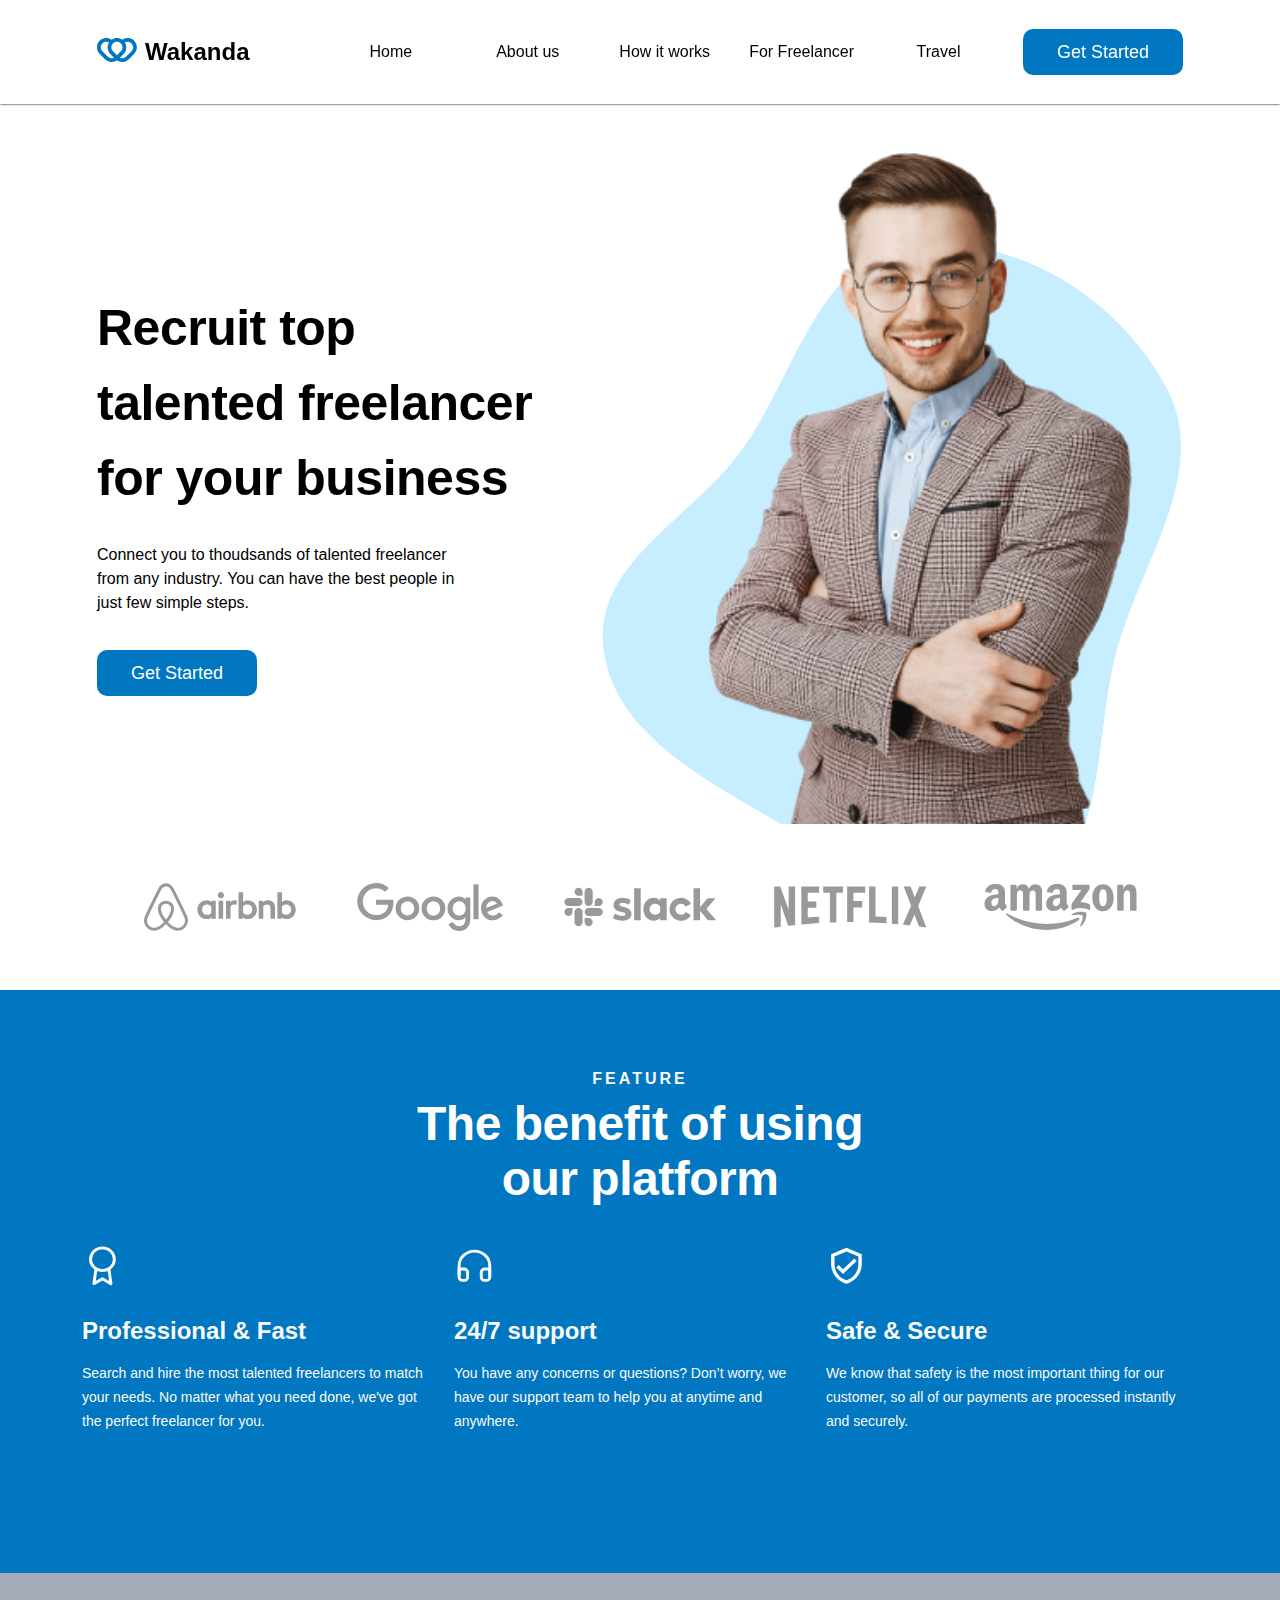
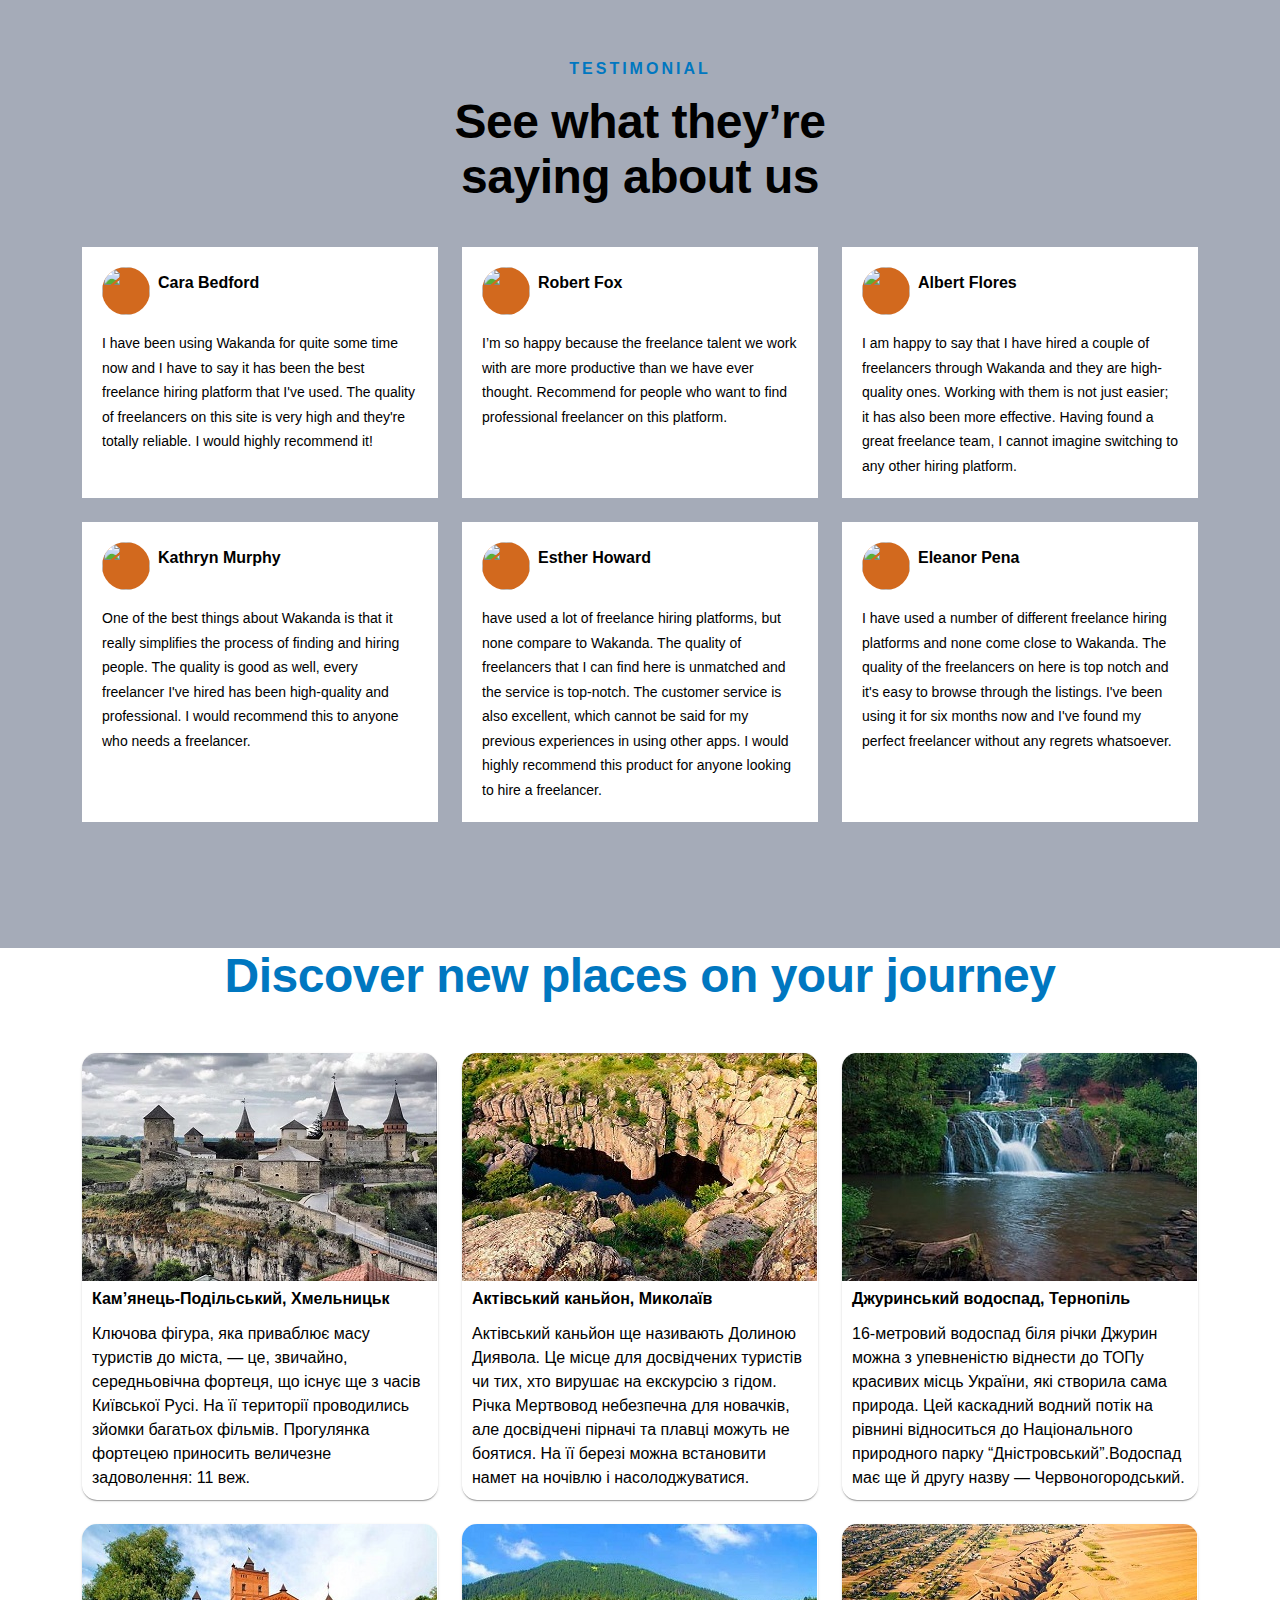
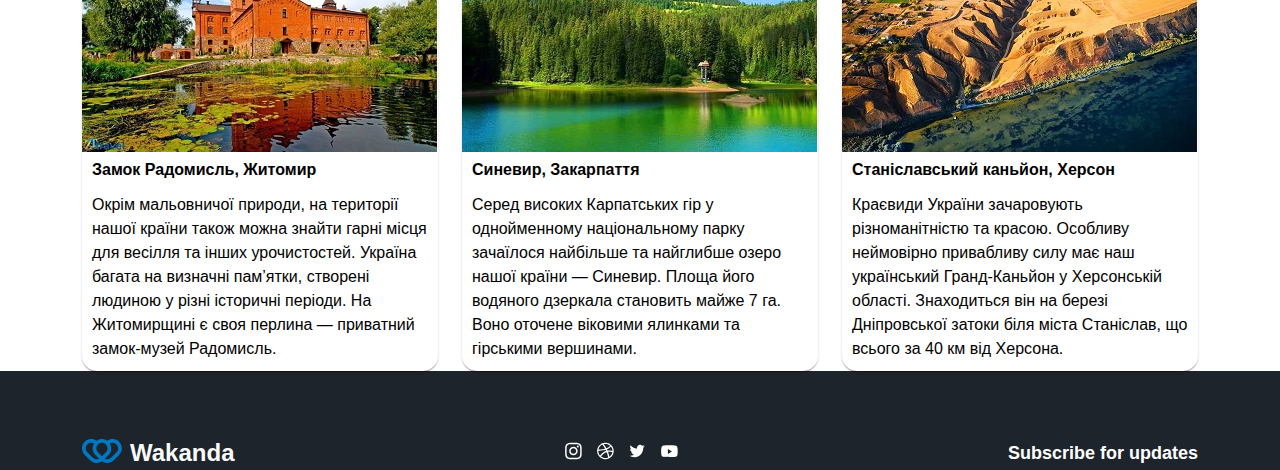
==== commit 7340e726: "change of project structure" ====
--- a/index.html
+++ b/index.html
@@ -12,7 +12,7 @@
 <body>
   <header class="navigation-wraper">
     <div class="navigation container">
-      <div class="navigation__logo component-logo">
+      <div class="navigation__logo ">
         <a class="navigation__logo-link" href="/">
           <figure class="navigation__image" href="/index.html">
             <svg xmlns="http://www.w3.org/2000/svg" width="40" height="24" viewBox="0 0 40 24" fill="none">
@@ -151,7 +151,7 @@
           <li class="feature__item">
             <figure class="feature__img">
               <svg class="feature__icon">
-                <use href="./image/feature.svg#icon-award"></use>
+                <use href="./image/feature.svg#icon-verified_user"></use>
               </svg>
             </figure>
             <h3 class="feature__title">Safe & Secure</h3>
--- a/css/style.css
+++ b/css/style.css
@@ -1,407 +1 @@
-:root{
-  --travel-list-gap: 24px;
-  --card-shadow: 0px 2px 1px -1px rgba(0,0,0,0.2),
-  0px 1px 1px 0px rgba(0,0,0,0.14),
-  0px 1px 3px 0px rgba(0,0,0,0.12);
-}
-
-/***************** C O M P O N E N T  *****************/
-.component__btn{
-  font-size: 18px;
-  font-style: normal;
-  font-weight: 500;
-  line-height: 40px;
-  text-align: center;
-
-  border-radius: 10px;
-  color: #FFF;
-  background-color: #0077C0;  
-
-  
-  padding: 3px 0px;
-  width: 160px;
-  
-  display: inline-block;
-}
-
-.component-header{
-  color: #FAFAFA;
-  font-size: 16px;
-  font-style: normal;
-  font-weight: 600;
-  line-height: normal;
-  letter-spacing: 3px;
-}
-
-.component-text{
-  color: #FFF;
-  font-size: 48px;
-  font-style: normal;
-  font-weight: 600;
-  line-height: normal;
-  letter-spacing: -0.5px;
-}
-
-.component-logo {
-  margin-right: auto;
-}
-
-.logo-component{
-  color: #000;
-  font-size: 24px;
-  font-style: normal;
-  font-weight: 600;
-  line-height: normal;
-
-  margin-left: 8px;
-}
-
-* {
-  font-family: sans-serif;
-}
-/***************** C O M P O N E N T  *****************/
-.navigation-wraper{
-  position: fixed;
-  box-shadow: var(--card-shadow);
-  background-color: #FFF;
-  top: 0;
-  left: 0;
-  right: 0;
-}
-
-.container{
-  width: 1116px;
-  margin: 0 auto;
-  padding-left: 15px;
-  padding-right: 15px;
-  padding-bottom: 30px;
-}
-
-.navigation__menu{
-  justify-self: flex-end;
-}
-
-.navigation{
-  display: grid;
-  align-items: center;
-  grid-template-columns: auto 4fr auto;
-  column-gap: 32px;
-  padding-top: 29px;
-  padding-bottom: 29px;
-}
-
-.navigation__list{
-  display: grid;
-  grid-template-columns: repeat(5, 1fr);
-  column-gap: 32px;
-}
-
-.navigation__item{
-  display: grid;
-  justify-items: center;
-}
-
-.navigation__link{
-  font-size: 16px;
-  font-style: normal;
-  font-weight: 500;
-  line-height: normal;
-}
-
-.navigation__logo-link{
-  display: flex;
-}
-
-
-
-
-/********************   H E R O  *********************/
-.hero{
-  display: flex;
-}
-
-.hero__content{
-  margin-top: 144px;
-  width: 609px;
-}
-
-.hero__title{
-  color: #000;
-  font-size: 50px;
-  font-style: normal;
-  font-weight: 600;
-  line-height: 75px; 
-  letter-spacing: -0.5px;
-  
-  margin-bottom: 27px;
-}
-
-.hero__text{
-  color: #000;
-  font-size: 16px;
-  font-style: normal;
-  font-weight: 400;
-  line-height: 24px;
-
-  margin-bottom: 35px;
-  width: 360px;
-}
-
-/********************   S O C I A L  *********************/
-.social{
-  margin-top: 72px;
-}
-
-.social__content{
-  padding: 32px 0;
-}
-.socil__list{
-  display: flex;
-  justify-content: space-between;
-
-  padding: 24px 0;
-}
-
-.social__icon{
-  width: 153px;
-  height: 48px;
-}
-
-/********************   F E A T U R E  *********************/
-.feature--wrapper{
-  background-color: #0077C0;
-}
-
-.feature{
-  padding-top: 80px;
-  padding-bottom: 140px;
-}
-
-.feature__texts-content{
-  text-align: center;
-  margin-bottom: 40px;
-}
-
-.feature__header{
-  margin-bottom: 8px;
-}
-
-.feature__list{
-  display: flex;
-}
-
-.feature__item:not(:last-child){
-  margin-right: 24px;
-}
-
-.feature__img{
-  margin-bottom: 28px;
-}
-
-.feature__icon{
-  width: 42px;
-  height: 40px;
-}
-
-.feature__title{
-  color: #FAFAFA;
-  font-size: 24px;
-  font-style: normal;
-  font-weight: 600;
-  line-height: normal;
-
-  margin-bottom: 16px;
-}
-
-.feature__sub-text{
-  color: #FAFAFA;
-  font-size: 14px;
-  font-style: normal;
-  font-weight: 400;
-  line-height: 24px;
-}
-
-/***************** T E S T I M O N I A L *********************/
-.testimonial-wrapper{
-  background-color: #a5abb8;
-}
-
-.testimonial{
-  padding: 87px 0 70px;
-}
-
-.testimonial__content{
-  text-align: center;
-  margin-bottom: 43px;
-}
-
-.testimonial__header{
-  color: #0077C0;
-  margin-bottom: 16px;
-}
-
-.testimonial__text{
-  color: #000;
-}
-
-.testimonial__list{
-  display: grid;
-  grid-template-columns: repeat(3, 1fr);
-  grid-template-rows: repeat(2, 1fr);
-  gap: 24px;
-}
-
-.testimonial__item{
-  padding: 20px;
-  box-sizing: border-box;
-  background: #FFF;
-
-  color: #000;
-  
-  font-size: 14px;
-  font-style: normal;
-  font-weight: 400;
-  line-height: 24.5px;
-}
-
-.testimonial__user-info{
-  display: flex;
-  align-items: flex-end;
-  margin-bottom: 16px;
-}
-
-.testimonial__image{
-  background-color: chocolate;
-  border-radius: 50%;
-  width: 48px;
-  height: 48px;
-
-  margin-right: 8px;
-}
-
-.testimonial__user-info{
-  color: #000;
-  font-size: 16px;
-  font-style: normal;
-  line-height: normal;
-}
-
-/************** T R A V E L *********************/
-.travel__header{
-  color: #0077C0;
-  text-align: center;
-}
-
-.travel__header{
-  margin-bottom: 50px;
-}
-
-.travel__list{
-  display: flex;
-  flex-wrap: wrap;
-
-  margin-left: calc(-1 * var(--travel-list-gap));
-  margin-top: calc(-1 * var(--travel-list-gap));
-}
-
-.travel__item{
-  flex-basis: calc(100% / 3 - 24px);
-  margin-left: var(--travel-list-gap);
-  margin-top: var(--travel-list-gap);
-}
-
-.card__content{
-  padding: 10px;
-}
-
-.card{
-  border-radius: 15px;
-  box-shadow: var(--card-shadow);
-  overflow: hidden;
-}
-
-.travel__text{
-  color: #000;
-  font-size: 16px;
-  font-style: normal;
-  font-weight: 400;
-  line-height: 24px;
-
-  margin-top: 15px;
-}
-
-
-
-
-
-
-
-
-
-
-
-
-
-
-
-
-
-
-
-
-
-
-
-/***************** F O O T E R *********************/
-.footer--wrapper{
-  background-color: #1D242B;;
-}
-
-.footer{
-  padding-top: 64px;
-}
-
-.footer__content{
-  display: flex;
-  justify-content: space-between;
-  align-items: center;
-}
-
-.social-list{
-  display: flex;
-}
-
-.social-list__link{
-  display: block;
-  box-sizing: content-box;
-}
-
-.footer__text{
-  color: #FFF;
-  font-size: 18px;
-  font-style: normal;
-  font-weight: 600;
-  line-height: 30px; 
-}
-
-.social__icon-footer{
-  fill: #0077C0;
-}
-
-.footer__logo,
-.footer__logo-link{
-  display: flex;
-  align-items: center;
-}
-
-.wakanda__name-footer{
-  color: #FAFAFA;
-}
-
-.containerss{
-  display: grid;
-  width: 1200px;
-  margin: 20px auto;
-  grid-template-columns: repeat(5, calc(100% / 5));
-  gap: 20px 20px;
-}
+@import url(./imports.css);
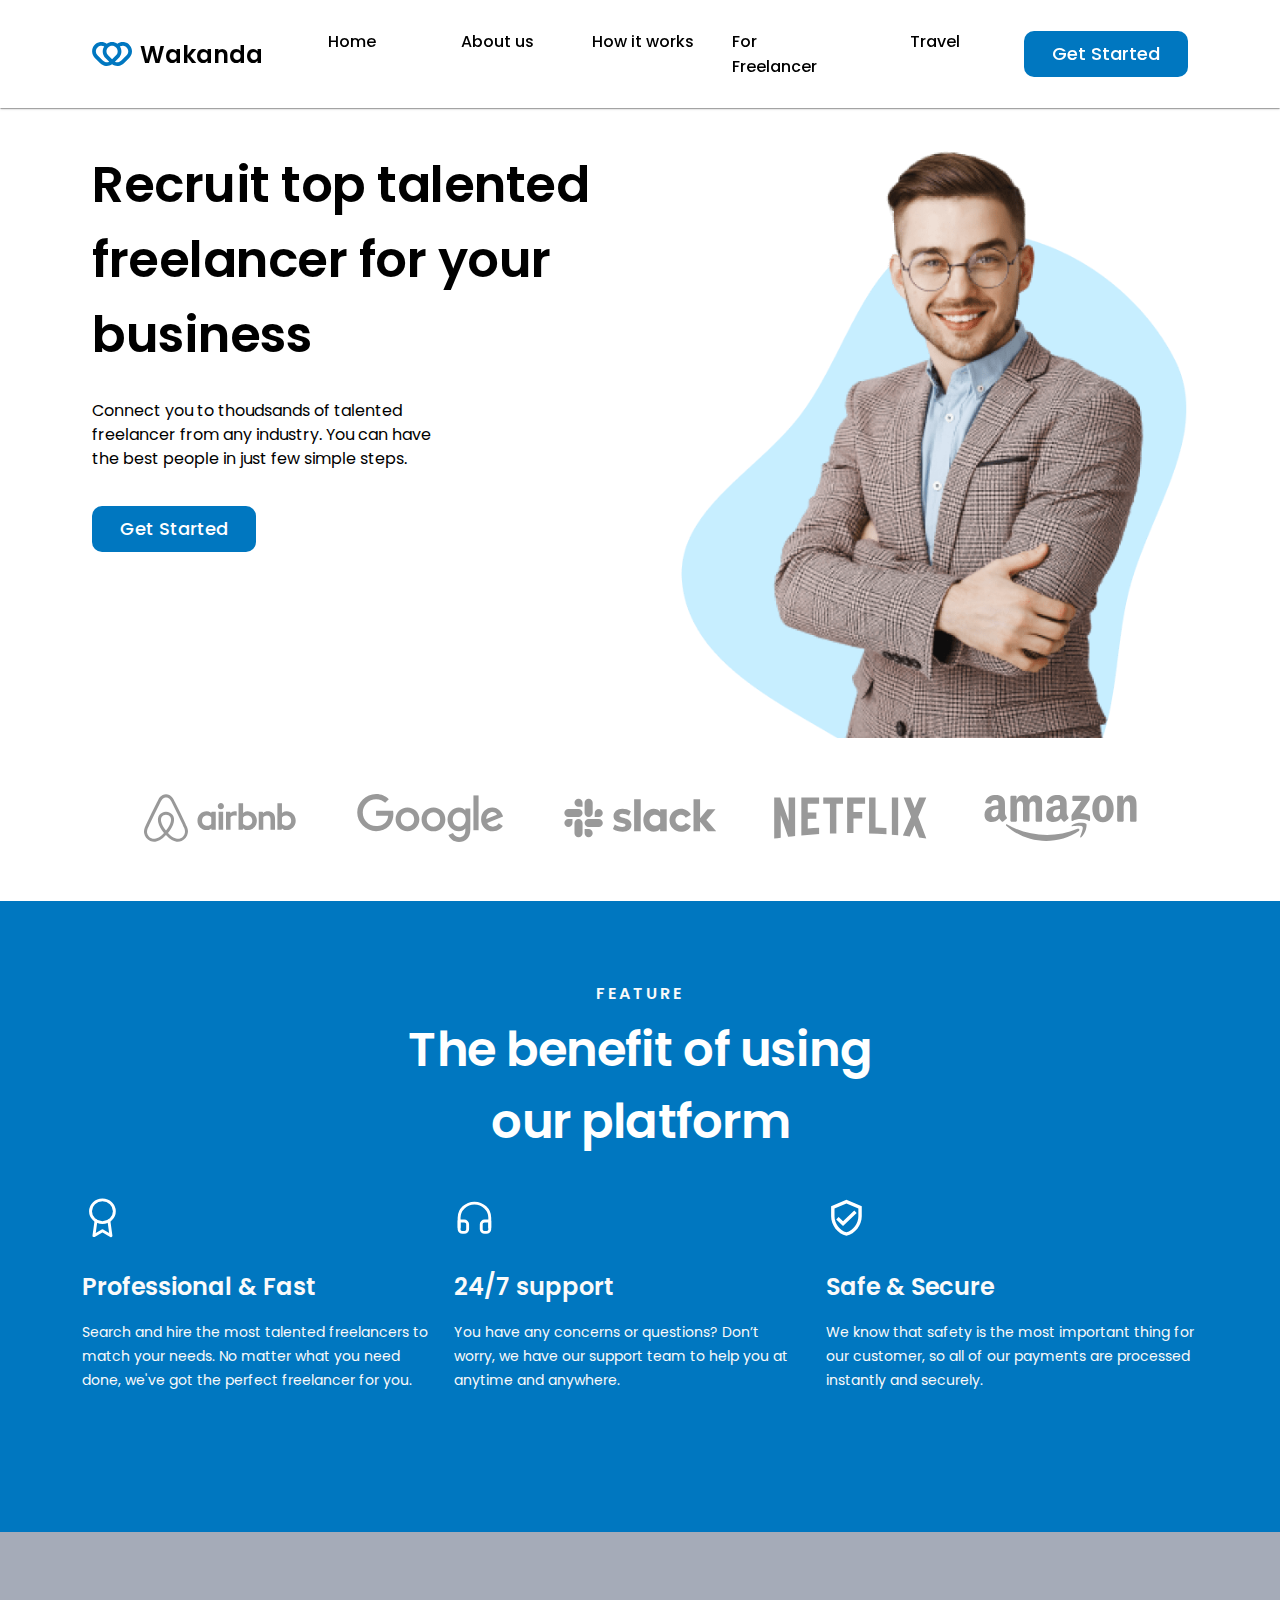
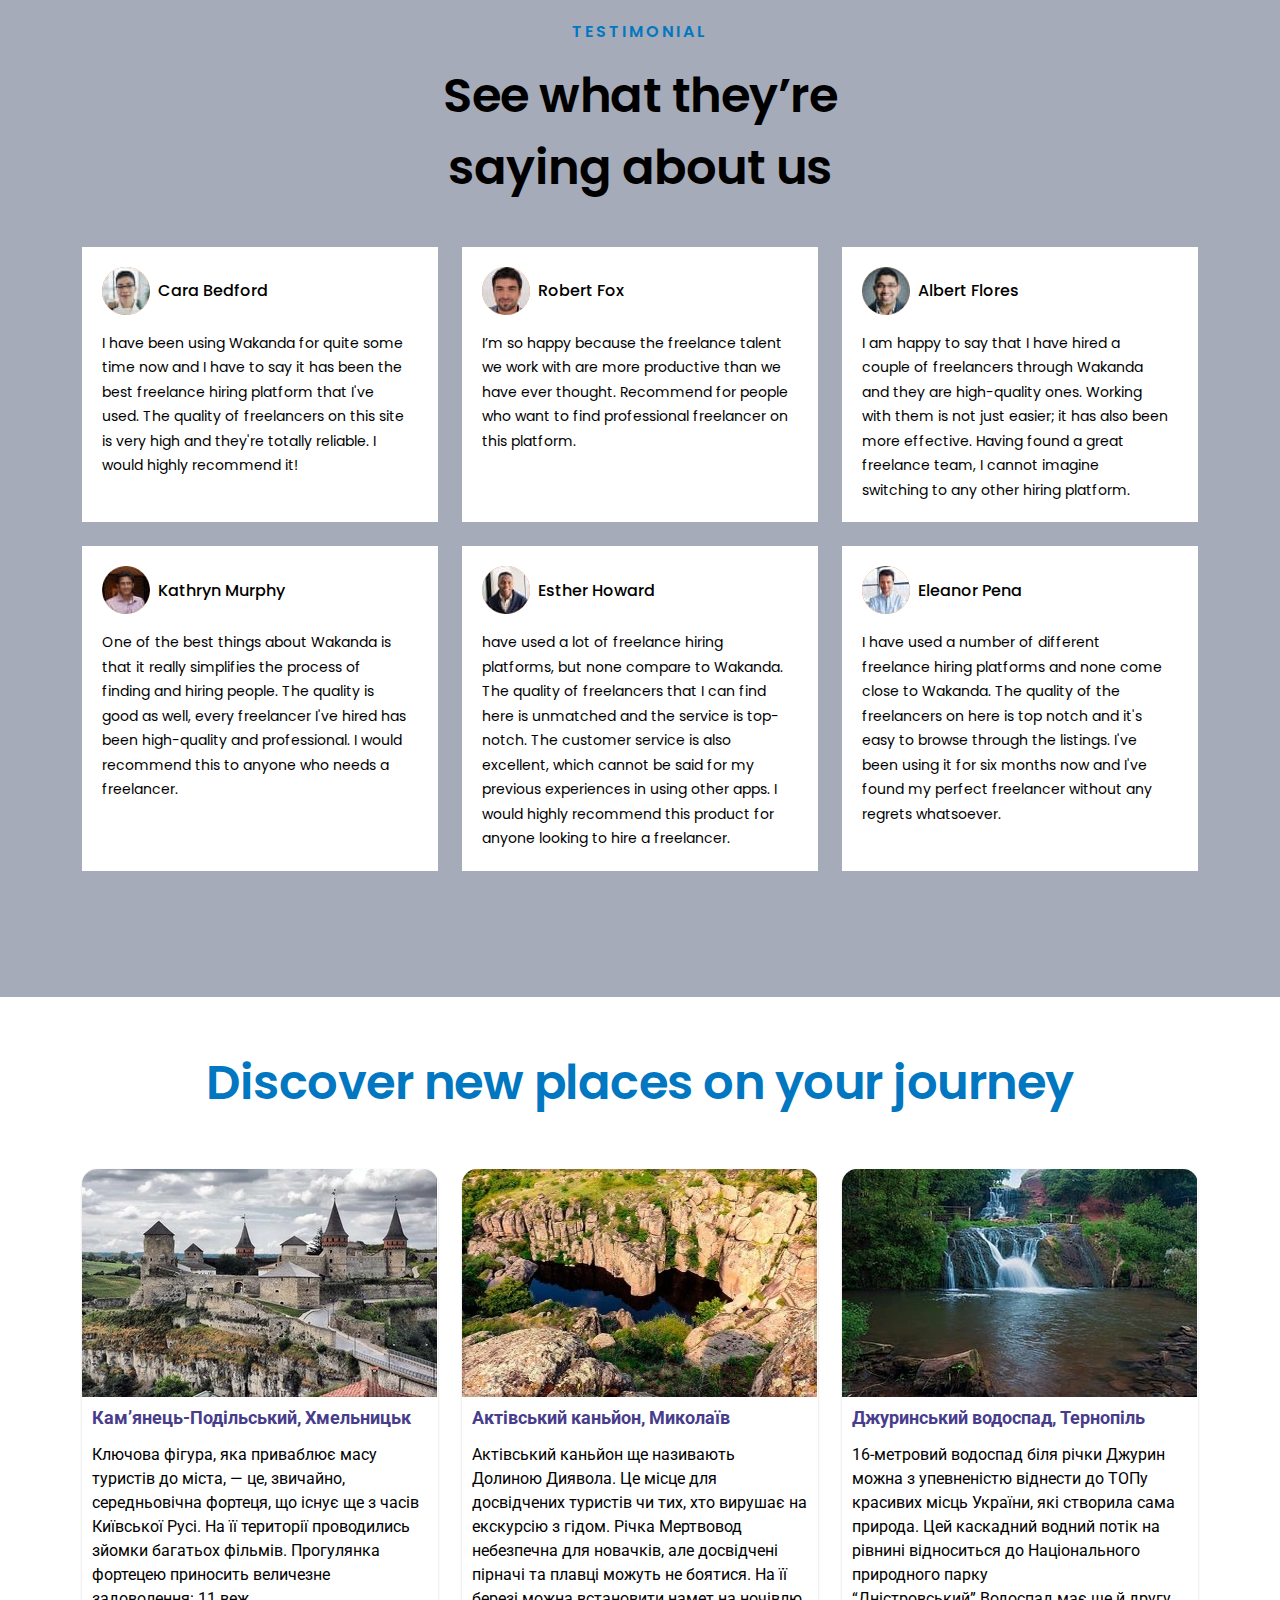
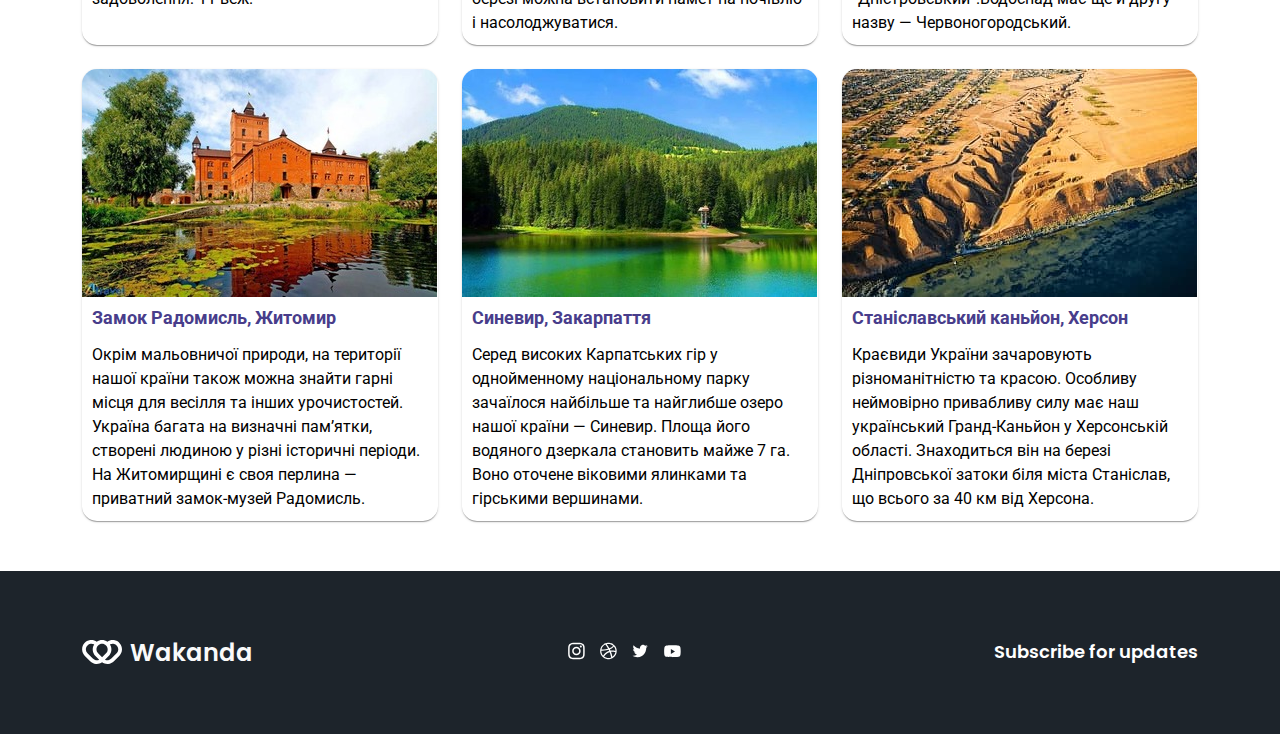
==== commit a8af82ee: "add overlay" ====
--- a/index.html
+++ b/index.html
@@ -1,267 +1,337 @@
 <!DOCTYPE html>
 <html lang="en">
-
-<head>
-  <meta charset="UTF-8">
-  <meta name="viewport" content="width=device-width, initial-scale=1.0">
-  <link rel="stylesheet" href="css/reset.css">
-  <link rel="stylesheet" href="css/style.css">
-  <title>Wakanda</title>
-</head>
-
-<body>
-  <header class="navigation-wraper">
-    <div class="navigation container">
-      <div class="navigation__logo ">
-        <a class="navigation__logo-link" href="/">
-          <figure class="navigation__image" href="/index.html">
-            <svg xmlns="http://www.w3.org/2000/svg" width="40" height="24" viewBox="0 0 40 24" fill="none">
-              <path
-                d="M2.73725 15.9546L8.02428 21.2416C8.02755 21.2449 8.03107 21.2479 8.03433 21.2512C8.0376 21.2545 8.0415 21.2589 8.04527 21.2626C9.5881 22.8053 11.6221 23.7597 13.7947 23.9604C15.9673 24.161 18.1415 23.5954 19.9409 22.3614C21.7403 23.5954 23.9145 24.161 26.0871 23.9604C28.2597 23.7597 30.2936 22.8053 31.8365 21.2626L37.1236 15.9757C38.7708 14.3281 39.7433 12.1246 39.8503 9.79722C39.9574 7.46983 39.1914 5.1863 37.7024 3.3943C36.2134 1.60243 34.1088 0.431138 31.8012 0.110233C29.4936 -0.210673 27.1492 0.341801 25.2278 1.65948C23.672 0.592597 21.8299 0.0213989 19.9435 0.0207712C18.057 0.0202675 16.2147 0.59046 14.6583 1.65646C12.7391 0.330617 10.3935 -0.229523 8.08233 0.0858546C5.77116 0.401357 3.66152 1.56951 2.16769 3.36113C0.673986 5.15275 -0.095736 7.43817 0.00955706 9.76831C0.114976 12.0986 1.08787 14.3052 2.73725 15.9546ZM28.0987 4.30701C29.2923 3.73695 30.6489 3.60728 31.9288 3.94075C33.2088 4.27409 34.3297 5.04934 35.0934 6.12929C35.857 7.20924 36.2144 8.52427 36.1022 9.8422C35.9901 11.1601 35.4156 12.396 34.4804 13.3313L29.1935 18.6184C28.3729 19.4379 27.3187 19.9833 26.1757 20.1797C25.0327 20.376 23.8569 20.2138 22.8098 19.7151L26.5496 15.9757C27.9838 14.549 28.9122 12.6925 29.1935 10.6892C29.2554 10.2512 29.2867 9.8094 29.287 9.367C29.2907 7.6181 28.8003 5.90375 27.8722 4.42135C27.9471 4.3814 28.0226 4.34345 28.0987 4.30739L28.0987 4.30701ZM15.9757 5.40141C17.0285 4.35551 18.453 3.76974 19.937 3.77213C21.421 3.77464 22.8435 4.36531 23.8929 5.4146C24.9422 6.46402 25.5329 7.88648 25.5354 9.37051C25.5378 10.8545 24.952 12.279 23.9061 13.3318L19.9409 17.297L15.9757 13.3318C14.9259 12.2794 14.3364 10.8535 14.3364 9.36699C14.3364 7.88057 14.9259 6.45472 15.9757 5.40229L15.9757 5.40141ZM5.38077 5.38042C6.20527 4.55805 7.26499 4.01236 8.41329 3.81874C9.56159 3.62512 10.7417 3.79324 11.7902 4.29985C11.8656 4.33616 11.9402 4.37423 12.014 4.41406C11.0831 5.8981 10.591 7.61521 10.5948 9.36699C10.5952 9.8094 10.6263 10.2512 10.6883 10.6892C10.9695 12.6925 11.898 14.549 13.3322 15.9757L17.0491 19.6925L17.0701 19.7135C16.0236 20.2119 14.8484 20.3743 13.7058 20.1784C12.5633 19.9825 11.5095 19.4378 10.6888 18.6192C10.685 18.6155 10.6815 18.6114 10.6778 18.6077C10.6742 18.6039 10.6711 18.6014 10.6678 18.5981L5.40552 13.3358L5.38039 13.3107C4.32884 12.259 3.73804 10.8327 3.73804 9.34551C3.73804 7.85833 4.32884 6.43198 5.38039 5.3803L5.38077 5.38042Z"
-                fill="#0077C0" />
+  <head>
+    <meta charset="UTF-8" />
+    <meta name="viewport" content="width=device-width, initial-scale=1.0" />
+    <link rel="stylesheet" href="css/reset.css" />
+    <link rel="stylesheet" href="css/style.css" />
+    <link rel="preconnect" href="https://fonts.googleapis.com" />
+    <link rel="preconnect" href="https://fonts.gstatic.com" crossorigin />
+    <link
+      href="https://fonts.googleapis.com/css2?family=Poppins:wght@400;500;600&family=Roboto&display=swap"
+      rel="stylesheet"
+    />
+    <title>Wakanda</title>
+  </head>
+
+  <body>
+    <header class="navigation-wraper">
+      <div class="navigation container">
+        <div class="navigation__logo">
+          <a class="navigation__logo-link" href="/">
+            <svg class="navigation__image" width="40" height="24">
+              <use href="./image/symbol-defs.svg#icon-Logo"></use>
             </svg>
-          </figure>
-          <span class="logo-component">Wakanda</span>
-        </a>
+            <span class="logo-component">Wakanda</span>
+          </a>
+        </div>
+
+        <nav class="navigation__menu">
+          <ul class="navigation__list">
+            <li class="navigation__item">
+              <a href="#" class="navigation__link">Home</a>
+            </li>
+            <li class="navigation__item">
+              <a href="./about.html" class="navigation__link">About us</a>
+            </li>
+            <li class="navigation__item">
+              <a href="#" class="navigation__link">How it works</a>
+            </li>
+            <li class="navigation__item">
+              <a href="#" class="navigation__link">For Freelancer</a>
+            </li>
+            <li class="navigation__item">
+              <a href="#travel" class="navigation__link">Travel</a>
+            </li>
+          </ul>
+        </nav>
+        <a href="#" class="component__btn">Get Started</a>
       </div>
-  
-      <nav class="navigation__menu">
-        <ul class="navigation__list">
-          <li class="navigation__item"><a href="#" class="navigation__link">Home</a></li>
-          <li class="navigation__item"><a href="" class="navigation__link">About us</a></li>
-          <li class="navigation__item"><a href="#" class="navigation__link">How it works</a></li>
-          <li class="navigation__item"><a href="#" class="navigation__link">For Freelancer</a></li>
-          <li class="navigation__item"><a href="#travel" class="navigation__link">Travel</a></li>
-        </ul>
-  
-      </nav>
-      <a href="#" class="component__btn">Get Started</a>
-    </div>
-  </header>
-
-  <section class="hero container">
-    <div class="hero__content">
-      <h1 class="hero__title">
-        Recruit top talented freelancer for your business
-      </h1>
-      <p class="hero__text">
-        Connect you to thoudsands of talented
-        freelancer from any industry. You can have the best people in just few simple steps.
-      </p>
-      <a href="#" class="component__btn">Get Started</a>
-    </div>
-    <figure class="hero__img">
-      <svg width="628" height="677" viewBox="0 0 628 677" fill="none" xmlns="http://  www.w3.org/2000/svg" xmlns:xlink="http://www.w3.org/1999/xlink">
-        <path fill-rule="evenodd" clip-rule="evenodd" d="M561.876 502.74C537.558 590.755 554.551 706.824 472.793 747.398C389.68 788.645 299.068 719.76 219.024 672.887C145.197 629.655 56.5606 583.923 48.1461 498.731C40.0919 417.187 133.242 373.027 182.975 307.907C240.293 232.854 259.907 113.501 353.214 99.2721C455.85 83.6212 564.603 150.191 612.311 242.437C655.011 325.002 586.64 413.112 561.876 502.74Z" fill="#C7EEFF"/>
-        <rect x="151" width="434" height="677" fill="url(#pattern0)"/>
-        <defs>
-        <pattern id="pattern0" patternContentUnits="objectBoundingBox" width="1" height="1">
-        <use xlink:href="#image0_320_3" transform="matrix(0.00393743 0 0 0.00252685 -1.14603 -0.0309551)"/>
-        </pattern>
-        <image id="image0_320_3" width="612" height="408" xlink:href="[data-uri]"/>
-        </defs>
-        </svg>
-    </figure>
-  </section>
-
-  <section class="social container">
-    <div class="social__content">
-      <ul class="socil__list">
-        <li class="social__item">
-          <figure class="social__img">
-            <svg class="social__icon">
-              <use href="./image/symbol-defs.svg#icon-Airbnb-Logo"></use>
-            </svg>
-          </figure>
-        </li>
-
-        <li class="social__item">
-          <figure class="social__img">
-            <svg class="social__icon">
-              <use href="./image/symbol-defs.svg#icon-Google-Logo"></use>
-            </svg>
-          </figure>
-        </li>
-
-        <li class="social__item">
-          <figure class="social__img">
-            <svg class="social__icon">
-              <use href="./image/symbol-defs.svg#icon-Slack-Logo"></use>
-            </svg>
-          </figure>
-        </li>
-
-        <li class="social__item">
-          <figure class="social__img">
-            <svg class="social__icon">
-              <use href="./image/symbol-defs.svg#icon-Netflix-Logo"></use>
-            </svg>
-          </figure>
-        </li>
-
-
-        <li class="social__item">
-          <figure class="social__img">
-            <svg class="social__icon">
-              <use href="./image/symbol-defs.svg#icon-Amazon-Logo"></use>
-            </svg>
-          </figure>
-        </li>
-
-      </ul>
-    </div>
-  </section>
-
-  <div class="feature--wrapper">
-    <section class="feature container">
-      <div class="feature__content">
-        <div class="feature__texts-content">
-          <h2 class="feature__header component-header">FEATURE</h2>
-          <h3 class="feature__text component-text">
-            The benefit of using <br> our platform
-          </h3>
-        </div>
-        <ul class="feature__list">
-          <li class="feature__item">
-            <figure class="feature__img">
-              <svg class="feature__icon">
-                <use href="./image/feature.svg#icon-award"></use>
+    </header>
+
+    <section class="hero container">
+      <div class="hero__con tent">
+        <h1 class="hero__title">
+          Recruit top talented freelancer for your business
+        </h1>
+        <p class="hero__text">
+          Connect you to thoudsands of talented freelancer from any industry.
+          You can have the best people in just few simple steps.
+        </p>
+        <a href="#" class="hero__btn component__btn">Get Started</a>
+      </div>
+      <div class="hero__img">
+        <img src="./image/man.webp" alt="man" />
+      </div>
+    </section>
+
+    <section class="social container">
+      <div class="social__content">
+        <ul class="socil__list">
+          <li class="social__item">
+            <figure class="social__img">
+              <svg class="social__icon">
+                <use href="./image/symbol-defs.svg#icon-Airbnb-Logo"></use>
               </svg>
             </figure>
-            <h3 class="feature__title">Professional & Fast</h3>
-            <p class="feature__sub-text">
-              Search and hire the most talented freelancers to match your needs. No matter what you need done, we've got
-              the perfect freelancer for you.
-            </p>
-          </li>
-
-          <li class="feature__item">
-            <figure class="feature__img">
-              <svg class="feature__icon">
-                <use href="./image/feature.svg#icon-headphones"></use>
+          </li>
+
+          <li class="social__item">
+            <figure class="social__img">
+              <svg class="social__icon">
+                <use href="./image/symbol-defs.svg#icon-Google-Logo"></use>
               </svg>
             </figure>
-            <h3 class="feature__title">24/7 support</h3>
-            <p class="feature__sub-text">
-              You have any concerns or questions? Don’t worry, we have our support team to help you at anytime and
-              anywhere.
-            </p>
-          </li>
-
-          <li class="feature__item">
-            <figure class="feature__img">
-              <svg class="feature__icon">
-                <use href="./image/feature.svg#icon-verified_user"></use>
+          </li>
+
+          <li class="social__item">
+            <figure class="social__img">
+              <svg class="social__icon">
+                <use href="./image/symbol-defs.svg#icon-Slack-Logo"></use>
               </svg>
             </figure>
-            <h3 class="feature__title">Safe & Secure</h3>
-            <p class="feature__sub-text">
-              We know that safety is the most important thing for our customer, so all of our payments are processed
-              instantly and securely.
-            </p>
+          </li>
+
+          <li class="social__item">
+            <figure class="social__img">
+              <svg class="social__icon">
+                <use href="./image/symbol-defs.svg#icon-Netflix-Logo"></use>
+              </svg>
+            </figure>
+          </li>
+
+          <li class="social__item">
+            <figure class="social__img">
+              <svg class="social__icon">
+                <use href="./image/symbol-defs.svg#icon-Amazon-Logo"></use>
+              </svg>
+            </figure>
           </li>
         </ul>
       </div>
     </section>
-  </div>
-
-  <div class="testimonial-wrapper">
-    <section class="testimonial container">
-      <div class="testimonial__content">
-        <h2 class="testimonial__header component-header">TESTIMONIAL</h2>
-        <h3 class="testimonial__text component-text">See what they’re <br> saying about us</h3>
-      </div>
-
-      <ul class="testimonial__list">
-        <li class="testimonial__item">
-          <div class="testimonial__user-info">
-            <img src="" alt="" class="testimonial__image">
-            <h3 class="testimonial__user-info">Cara Bedford</h3>
-          </div>
-          <p class="testimonial__text">
-            I have been using Wakanda for quite some time now and I have to say it has been the best freelance hiring
-            platform that I've used. The quality of freelancers on this site is very high and they're totally reliable.
-            I would highly recommend it!
-          </p>
-        </li>
-
-        <li class="testimonial__item">
-          <div class="testimonial__user-info">
-            <img src="" alt="" class="testimonial__image">
-            <h3 class="testimonial__user-info">Robert Fox</h3>
-          </div>
-          <p class="testimonial__text">
-            I’m so happy because the freelance talent we work with are more productive than we have ever thought.
-            Recommend for people who want to find professional freelancer on this platform.
-          </p>
-        </li>
-
-        <li class="testimonial__item">
-          <div class="testimonial__user-info">
-            <img src="" alt="" class="testimonial__image">
-            <h3 class="testimonial__user-info">Albert Flores</h3>
-          </div>
-          <p class="testimonial__text">
-            I am happy to say that I have hired a couple of freelancers through Wakanda and they are high-quality ones.
-            Working with them is not just easier; it has also been more effective. Having found a great freelance team,
-            I cannot imagine switching to any other hiring platform.
-          </p>
-        </li>
-
-        <li class="testimonial__item">
-          <div class="testimonial__user-info">
-            <img src="" alt="" class="testimonial__image">
-            <h3 class="testimonial__user-info">Kathryn Murphy</h3>
-          </div>
-          <p class="testimonial__text">
-            One of the best things about Wakanda is that it really simplifies the process of finding and hiring people.
-            The quality is good as well, every freelancer I've hired has been high-quality and professional. I would
-            recommend this to anyone who needs a freelancer.
-          </p>
-        </li>
-
-        <li class="testimonial__item">
-          <div class="testimonial__user-info">
-            <img src="" alt="" class="testimonial__image">
-            <h3 class="testimonial__user-info">Esther Howard</h3>
-          </div>
-          <p class="testimonial__text">
-            have used a lot of freelance hiring platforms, but none compare to Wakanda. The quality of freelancers that
-            I can find here is unmatched and the service is top-notch. The customer service is also excellent, which
-            cannot be said for my previous experiences in using other apps. I would highly recommend this product for
-            anyone looking to hire a freelancer.
-          </p>
-        </li>
-
-        <li class="testimonial__item">
-          <div class="testimonial__user-info">
-            <img src="" alt="" class="testimonial__image">
-            <h3 class="testimonial__user-info">Eleanor Pena</h3>
-          </div>
-          <p class="testimonial__text">
-            I have used a number of different freelance hiring platforms and none come close to Wakanda. The quality of
-            the freelancers on here is top notch and it's easy to browse through the listings. I've been using it for
-            six months now and I've found my perfect freelancer without any regrets whatsoever.
-          </p>
-        </li>
-      </ul>
-    </section>
-  </div>
-
-  <section id="travel" class="travel container">
-    <h2 class="travel__header component-text">Discover new places on your journey</h2>
+
+    <div class="feature--wrapper">
+      <section class="feature container">
+        <div class="feature__content">
+          <div class="feature__texts-content">
+            <h2 class="feature__header component-header">FEATURE</h2>
+            <h3 class="feature__text component-text">
+              The benefit of using <br />
+              our platform
+            </h3>
+          </div>
+          <ul class="feature__list">
+            <li class="feature__item">
+              <figure class="feature__img">
+                <svg class="feature__icon">
+                  <use href="./image/symbol-defs.svg#icon-award"></use>
+                </svg>
+              </figure>
+              <h3 class="feature__title">Professional & Fast</h3>
+              <p class="feature__sub-text">
+                Search and hire the most talented freelancers to match your
+                needs. No matter what you need done, we've got the perfect
+                freelancer for you.
+              </p>
+            </li>
+
+            <li class="feature__item">
+              <figure class="feature__img">
+                <svg class="feature__icon">
+                  <use href="./image/symbol-defs.svg#icon-headphones"></use>
+                </svg>
+              </figure>
+              <h3 class="feature__title">24/7 support</h3>
+              <p class="feature__sub-text">
+                You have any concerns or questions? Don’t worry, we have our
+                support team to help you at anytime and anywhere.
+              </p>
+            </li>
+
+            <li class="feature__item">
+              <figure class="feature__img">
+                <svg class="feature__icon">
+                  <use href="./image/symbol-defs.svg#icon-verified_user"></use>
+                </svg>
+              </figure>
+              <h3 class="feature__title">Safe & Secure</h3>
+              <p class="feature__sub-text">
+                We know that safety is the most important thing for our
+                customer, so all of our payments are processed instantly and
+                securely.
+              </p>
+            </li>
+          </ul>
+        </div>
+      </section>
+    </div>
+
+    <div class="testimonial-wrapper">
+      <section class="testimonial container">
+        <div class="testimonial__content">
+          <h2 class="testimonial__header component-header">TESTIMONIAL</h2>
+          <h3 class="testimonial__text component-text">
+            See what they’re <br />
+            saying about us
+          </h3>
+        </div>
+
+        <ul class="testimonial__list">
+          <li class="testimonial__item">
+            <div class="testimonial__user-info">
+              <img src="./image/testimonial/Avatar.jpg" alt="Cara Bedford" class="testimonial__image" />
+              <h3 class="testimonial__user-name">Cara Bedford</h3>
+            </div>
+            <p class="testimonial__text">
+              I have been using Wakanda for quite some time now and I have to
+              say it has been the best freelance hiring platform that I've used.
+              The quality of freelancers on this site is very high and they're
+              totally reliable. I would highly recommend it!
+            </p>
+          </li>
+
+          <li class="testimonial__item">
+            <div class="testimonial__user-info">
+              <img src="./image/testimonial/Avatar (1).jpg" alt="Robert Fox" class="testimonial__image" />
+              <h3 class="testimonial__user-name">Robert Fox</h3>
+            </div>
+            <div class="testimonial__social-list"></div>
+            <p class="testimonial__text">
+              I’m so happy because the freelance talent we work with are more
+              productive than we have ever thought. Recommend for people who
+              want to find professional freelancer on this platform.
+            </p>
+          </li>
+
+          <li class="testimonial__item">
+            <div class="testimonial__user-info">
+              <img src="./image/testimonial/Avatar (2).jpg" alt="Albert Flores" class="testimonial__image" />
+              <h3 class="testimonial__user-name">Albert Flores</h3>
+            </div>
+            <div class="testimonial__social-list"></div>
+            <p class="testimonial__text">
+              I am happy to say that I have hired a couple of freelancers
+              through Wakanda and they are high-quality ones. Working with them
+              is not just easier; it has also been more effective. Having found
+              a great freelance team, I cannot imagine switching to any other
+              hiring platform.
+            </p>
+          </li>
+
+          <li class="testimonial__item">
+            <div class="testimonial__user-info">
+              <img src="./image/testimonial/Avatar (3).jpg" alt="Kathryn Murphy" class="testimonial__image" />
+              <h3 class="testimonial__user-name">Kathryn Murphy</h3>
+            </div>
+            <div class="testimonial__social-list"></div>
+            <p class="testimonial__text">
+              One of the best things about Wakanda is that it really simplifies
+              the process of finding and hiring people. The quality is good as
+              well, every freelancer I've hired has been high-quality and
+              professional. I would recommend this to anyone who needs a
+              freelancer.
+            </p>
+          </li>
+
+          <li class="testimonial__item">
+            <div class="testimonial__user-info">
+              <img src="./image/testimonial/Avatar (4).jpg" alt="Esther Howard" class="testimonial__image" />
+              <h3 class="testimonial__user-name">Esther Howard</h3>
+            </div>
+            <div class="testimonial__social-list"></div>
+            <p class="testimonial__text">
+              have used a lot of freelance hiring platforms, but none compare to
+              Wakanda. The quality of freelancers that I can find here is
+              unmatched and the service is top-notch. The customer service is
+              also excellent, which cannot be said for my previous experiences
+              in using other apps. I would highly recommend this product for
+              anyone looking to hire a freelancer.
+            </p>
+          </li>
+
+          <li class="testimonial__item">
+            <div class="testimonial__user-info">
+              <img src="./image/testimonial/Avatar (5).jpg" alt="Eleanor Pena" class="testimonial__image" />
+              <h3 class="testimonial__user-name">Eleanor Pena</h3>
+            </div>
+            <div class="testimonial__social-list"></div>
+            <p class="testimonial__text">
+              I have used a number of different freelance hiring platforms and
+              none come close to Wakanda. The quality of the freelancers on here
+              is top notch and it's easy to browse through the listings. I've
+              been using it for six months now and I've found my perfect
+              freelancer without any regrets whatsoever.
+            </p>
+          </li>
+        </ul>
+      </section>
+    </div>
+
+    <section id="travel" class="travel container">
+    <h2 class="travel__header component-text">
+      Discover new places on your journey
+    </h2>
     <ul class="travel__list">
       <li class="travel__item">
         <article class="card">
           <div class="card__thumb">
-            <img src="image/travel/kamenets-podolskaya.jpg" alt="">
+            <img class="card__thumb-image" src="image/travels/kamenets-podolskaya.jpg" alt="kamenets-podolskaya" />
+            <div class="overlay">
+              <div class="testimonial__social">
+                <ul class="testimonial__social-list">
+                  <li class="testimonial__social-item">
+                    <a href="" class="testimonial__social-link">
+                      <svg class="testimonial__social-icon" width="20" height="20">
+                        <use href="./image/symbol-defs.svg#icon-facebook-1"></use>
+                      </svg>
+                    </a>
+                  </li>
+
+                  <li class="testimonial__social-item">
+                    <a href="" class="testimonial__social-link">
+                      <svg class="testimonial__social-icon" width="20" height="20">
+                        <use href="./image/symbol-defs.svg#icon-twitter-1"></use>
+                      </svg>
+                    </a>
+                  </li>
+
+                  <li class="testimonial__social-item">
+                    <a href="" class="testimonial__social-link">
+                      <svg class="testimonial__social-icon" width="20" height="20">
+                        <use href="./image/symbol-defs.svg#icon-instagram-2"></use>
+                      </svg>
+                    </a>
+                  </li>
+
+                  <li class="testimonial__social-item">
+                    <a href="" class="testimonial__social-link">
+                      <svg class="testimonial__social-icon" width="20" height="20">
+                        <use href="./image/symbol-defs.svg#icon-linkedin-1"></use>
+                      </svg>
+                    </a>
+                  </li>
+
+                  <li class="testimonial__social-item">
+                    <a href="" class="testimonial__social-link">
+                      <svg class="testimonial__social-icon" width="20" height="20">
+                        <use href="./image/symbol-defs.svg#icon-social_youtube_icon"></use>
+                      </svg>
+                    </a>
+                  </li>
+                </ul>
+              </div>
+            </div>
           </div>
           <div class="card__content">
-            <h3 class="travel__sub-header">Кам’янець-Подільський, Хмельницьк</h3>
+            <h3 class="travel__sub-header">
+              Кам’янець-Подільський, Хмельницьк
+            </h3>
             <p class="travel__text">
-              Ключова фігура, яка приваблює масу туристів до міста, — це, звичайно, середньовічна фортеця, що існує ще з
-              часів Київської Русі. На її території проводились зйомки багатьох фільмів. Прогулянка фортецею приносить
-              величезне задоволення: 11 веж. 
+              Ключова фігура, яка приваблює масу туристів до міста, — це,
+              звичайно, середньовічна фортеця, що існує ще з часів Київської
+              Русі. На її території проводились зйомки багатьох фільмів.
+              Прогулянка фортецею приносить величезне задоволення: 11 веж.
             </p>
           </div>
         </article>
@@ -269,15 +339,64 @@
 
       <li class="travel__item">
         <article class="card">
-          <div class="card-thumb">
-            <img src="image/travel/актівський.jpg" alt="" class="travel__image">
+          <div class="card__thumb">
+            <img class="card__thumb-image" src="image/travels/актівський.jpg" alt="kamenets-podolskaya" />
+            <!-- overlay -->
+            <div class="overlay">
+              <!-- social -->
+              <div class="testimonial__social">
+                <ul class="testimonial__social-list">
+                  <li class="testimonial__social-item">
+                    <a href="" class="testimonial__social-link">
+                      <svg class="testimonial__social-icon" width="20" height="20">
+                        <use href="./image/symbol-defs.svg#icon-facebook-1"></use>
+                      </svg>
+                    </a>
+                  </li>
+
+                  <li class="testimonial__social-item">
+                    <a href="" class="testimonial__social-link">
+                      <svg class="testimonial__social-icon" width="20" height="20">
+                        <use href="./image/symbol-defs.svg#icon-twitter-1"></use>
+                      </svg>
+                    </a>
+                  </li>
+
+                  <li class="testimonial__social-item">
+                    <a href="" class="testimonial__social-link">
+                      <svg class="testimonial__social-icon" width="20" height="20">
+                        <use href="./image/symbol-defs.svg#icon-instagram-2"></use>
+                      </svg>
+                    </a>
+                  </li>
+
+                  <li class="testimonial__social-item">
+                    <a href="" class="testimonial__social-link">
+                      <svg class="testimonial__social-icon" width="20" height="20">
+                        <use href="./image/symbol-defs.svg#icon-linkedin-1"></use>
+                      </svg>
+                    </a>
+                  </li>
+
+                  <li class="testimonial__social-item">
+                    <a href="" class="testimonial__social-link">
+                      <svg class="testimonial__social-icon" width="20" height="20">
+                        <use href="./image/symbol-defs.svg#icon-social_youtube_icon"></use>
+                      </svg>
+                    </a>
+                  </li>
+                </ul>
+              </div>
+            </div>
           </div>
           <div class="card__content">
             <h3 class="travel__sub-header">Актівський каньйон, Миколаїв</h3>
             <p class="travel__text">
-              Актівський каньйон ще називають Долиною Диявола. Це місце для досвідчених туристів чи тих, хто вирушає на
-              екскурсію з гідом. Річка Мертвовод небезпечна для новачків, але досвідчені пірначі та плавці можуть не
-              боятися. На її березі можна встановити намет на ночівлю і насолоджуватися. 
+              Актівський каньйон ще називають Долиною Диявола. Це місце для
+              досвідчених туристів чи тих, хто вирушає на екскурсію з гідом.
+              Річка Мертвовод небезпечна для новачків, але досвідчені пірначі
+              та плавці можуть не боятися. На її березі можна встановити намет
+              на ночівлю і насолоджуватися.
             </p>
           </div>
         </article>
@@ -285,15 +404,66 @@
 
       <li class="travel__item">
         <article class="card">
-          <div class="card-thumb">
-            <img src="image/travel/джуринський.jpg" alt="" class="travel__image">
+          <div class="card__thumb">
+            <img class="card__thumb-image" src="image/travels/джуринський.jpg" alt="kamenets-podolskaya" />
+            <!-- overlay -->
+            <div class="overlay">
+              <!-- social -->
+              <div class="testimonial__social">
+                <ul class="testimonial__social-list">
+                  <li class="testimonial__social-item">
+                    <a href="" class="testimonial__social-link">
+                      <svg class="testimonial__social-icon" width="20" height="20">
+                        <use href="./image/symbol-defs.svg#icon-facebook-1"></use>
+                      </svg>
+                    </a>
+                  </li>
+
+                  <li class="testimonial__social-item">
+                    <a href="" class="testimonial__social-link">
+                      <svg class="testimonial__social-icon" width="20" height="20">
+                        <use href="./image/symbol-defs.svg#icon-twitter-1"></use>
+                      </svg>
+                    </a>
+                  </li>
+
+                  <li class="testimonial__social-item">
+                    <a href="" class="testimonial__social-link">
+                      <svg class="testimonial__social-icon" width="20" height="20">
+                        <use href="./image/symbol-defs.svg#icon-instagram-2"></use>
+                      </svg>
+                    </a>
+                  </li>
+
+                  <li class="testimonial__social-item">
+                    <a href="" class="testimonial__social-link">
+                      <svg class="testimonial__social-icon" width="20" height="20">
+                        <use href="./image/symbol-defs.svg#icon-linkedin-1"></use>
+                      </svg>
+                    </a>
+                  </li>
+
+                  <li class="testimonial__social-item">
+                    <a href="" class="testimonial__social-link">
+                      <svg class="testimonial__social-icon" width="20" height="20">
+                        <use href="./image/symbol-defs.svg#icon-social_youtube_icon"></use>
+                      </svg>
+                    </a>
+                  </li>
+                </ul>
+              </div>
+            </div>
           </div>
           <div class="card__content">
-            <h3 class="travel__sub-header">Джуринський водоспад, Тернопіль</h3>
+            <h3 class="travel__sub-header">
+              Джуринський водоспад, Тернопіль
+            </h3>
             <p class="travel__text">
-              16-метровий водоспад біля річки Джурин можна з упевненістю віднести до ТОПу красивих місць України, які
-              створила сама природа. Цей каскадний водний потік на рівнині відноситься до Національного природного парку
-              “Дністровський”.Водоспад має ще й другу назву — Червоногородський.
+              16-метровий водоспад біля річки Джурин можна з упевненістю
+              віднести до ТОПу красивих місць України, які створила сама
+              природа. Цей каскадний водний потік на рівнині відноситься до
+              Національного природного парку “Дністровський”.Водоспад має ще й
+              другу назву — Червоногородський.
             </p>
           </div>
         </article>
@@ -301,15 +471,63 @@
 
       <li class="travel__item">
         <article class="card">
-          <div class="card-thumb">
-            <img src="image/travel/родомисль.jpg" alt="" class="travel__image">
+          <div class="card__thumb">
+            <img class="card__thumb-image" src="image/travels/родомисль.jpg" alt="kamenets-podolskaya" />
+            <div class="overlay">
+              <!-- social -->
+              <div class="testimonial__social">
+                <ul class="testimonial__social-list">
+                  <li class="testimonial__social-item">
+                    <a href="" class="testimonial__social-link">
+                      <svg class="testimonial__social-icon" width="20" height="20">
+                        <use href="./image/symbol-defs.svg#icon-facebook-1"></use>
+                      </svg>
+                    </a>
+                  </li>
+
+                  <li class="testimonial__social-item">
+                    <a href="" class="testimonial__social-link">
+                      <svg class="testimonial__social-icon" width="20" height="20">
+                        <use href="./image/symbol-defs.svg#icon-twitter-1"></use>
+                      </svg>
+                    </a>
+                  </li>
+
+                  <li class="testimonial__social-item">
+                    <a href="" class="testimonial__social-link">
+                      <svg class="testimonial__social-icon" width="20" height="20">
+                        <use href="./image/symbol-defs.svg#icon-instagram-2"></use>
+                      </svg>
+                    </a>
+                  </li>
+
+                  <li class="testimonial__social-item">
+                    <a href="" class="testimonial__social-link">
+                      <svg class="testimonial__social-icon" width="20" height="20">
+                        <use href="./image/symbol-defs.svg#icon-linkedin-1"></use>
+                      </svg>
+                    </a>
+                  </li>
+
+                  <li class="testimonial__social-item">
+                    <a href="" class="testimonial__social-link">
+                      <svg class="testimonial__social-icon" width="20" height="20">
+                        <use href="./image/symbol-defs.svg#icon-social_youtube_icon"></use>
+                      </svg>
+                    </a>
+                  </li>
+                </ul>
+              </div>
+            </div>
           </div>
           <div class="card__content">
             <h3 class="travel__sub-header">Замок Радомисль, Житомир</h3>
             <p class="travel__text">
-              Окрім мальовничої природи, на території нашої країни також можна знайти гарні місця для весілля та інших
-              урочистостей. Україна багата на визначні пам’ятки, створені людиною у різні історичні періоди. На
-              Житомирщині є своя перлина — приватний замок-музей Радомисль.
+              Окрім мальовничої природи, на території нашої країни також можна
+              знайти гарні місця для весілля та інших урочистостей. Україна
+              багата на визначні пам’ятки, створені людиною у різні історичні
+              періоди. На Житомирщині є своя перлина — приватний замок-музей
+              Радомисль.
             </p>
           </div>
         </article>
@@ -317,15 +535,62 @@
 
       <li class="travel__item">
         <article class="card">
-          <div class="card-thumb">
-            <img src="image/travel/синевір.jpg" alt="" class="travel__image">
+          <div class="card__thumb">
+            <img class="card__thumb-image" src="image/travels/синевір.jpg" alt="kamenets-podolskaya" />
+            <div class="overlay">
+              <!-- social -->
+              <div class="testimonial__social">
+                <ul class="testimonial__social-list">
+                  <li class="testimonial__social-item">
+                    <a href="" class="testimonial__social-link">
+                      <svg class="testimonial__social-icon" width="20" height="20">
+                        <use href="./image/symbol-defs.svg#icon-facebook-1"></use>
+                      </svg>
+                    </a>
+                  </li>
+
+                  <li class="testimonial__social-item">
+                    <a href="" class="testimonial__social-link">
+                      <svg class="testimonial__social-icon" width="20" height="20">
+                        <use href="./image/symbol-defs.svg#icon-twitter-1"></use>
+                      </svg>
+                    </a>
+                  </li>
+
+                  <li class="testimonial__social-item">
+                    <a href="" class="testimonial__social-link">
+                      <svg class="testimonial__social-icon" width="20" height="20">
+                        <use href="./image/symbol-defs.svg#icon-instagram-2"></use>
+                      </svg>
+                    </a>
+                  </li>
+
+                  <li class="testimonial__social-item">
+                    <a href="" class="testimonial__social-link">
+                      <svg class="testimonial__social-icon" width="20" height="20">
+                        <use href="./image/symbol-defs.svg#icon-linkedin-1"></use>
+                      </svg>
+                    </a>
+                  </li>
+
+                  <li class="testimonial__social-item">
+                    <a href="" class="testimonial__social-link">
+                      <svg class="testimonial__social-icon" width="20" height="20">
+                        <use href="./image/symbol-defs.svg#icon-social_youtube_icon"></use>
+                      </svg>
+                    </a>
+                  </li>
+                </ul>
+              </div>
+            </div>
           </div>
           <div class="card__content">
             <h3 class="travel__sub-header">Синевир, Закарпаття</h3>
             <p class="travel__text">
-              Серед високих Карпатських гір у однойменному національному парку зачаїлося найбільше та найглибше озеро
-              нашої країни — Синевир. Площа його водяного дзеркала становить майже 7 га. Воно оточене віковими ялинками
-              та гірськими вершинами.
+              Серед високих Карпатських гір у однойменному національному парку
+              зачаїлося найбільше та найглибше озеро нашої країни — Синевир.
+              Площа його водяного дзеркала становить майже 7 га. Воно оточене
+              віковими ялинками та гірськими вершинами.
             </p>
           </div>
         </article>
@@ -333,81 +598,118 @@
 
       <li class="travel__item">
         <article class="card">
-          <div class="card-thumb">
-            <img src="image/travel/stanislavskiy.jpg" alt="" class="travel__image">
+          <div class="card__thumb">
+            <img class="card__thumb-image" src="image/travel/stanislavskiy.jpg" alt="kamenets-podolskaya" />
+            <div class="overlay">
+              <!-- social -->
+              <div class="testimonial__social">
+                <ul class="testimonial__social-list">
+                  <li class="testimonial__social-item">
+                    <a href="" class="testimonial__social-link">
+                      <svg class="testimonial__social-icon" width="20" height="20">
+                        <use href="./image/symbol-defs.svg#icon-facebook-1"></use>
+                      </svg>
+                    </a>
+                  </li>
+
+                  <li class="testimonial__social-item">
+                    <a href="" class="testimonial__social-link">
+                      <svg class="testimonial__social-icon" width="20" height="20">
+                        <use href="./image/symbol-defs.svg#icon-twitter-1"></use>
+                      </svg>
+                    </a>
+                  </li>
+
+                  <li class="testimonial__social-item">
+                    <a href="" class="testimonial__social-link">
+                      <svg class="testimonial__social-icon" width="20" height="20">
+                        <use href="./image/symbol-defs.svg#icon-instagram-2"></use>
+                      </svg>
+                    </a>
+                  </li>
+
+                  <li class="testimonial__social-item">
+                    <a href="" class="testimonial__social-link">
+                      <svg class="testimonial__social-icon" width="20" height="20">
+                        <use href="./image/symbol-defs.svg#icon-linkedin-1"></use>
+                      </svg>
+                    </a>
+                  </li>
+
+                  <li class="testimonial__social-item">
+                    <a href="" class="testimonial__social-link">
+                      <svg class="testimonial__social-icon" width="20" height="20">
+                        <use href="./image/symbol-defs.svg#icon-social_youtube_icon"></use>
+                      </svg>
+                    </a>
+                  </li>
+                </ul>
+              </div>
+            </div>
           </div>
           <div class="card__content">
             <h3 class="travel__sub-header">Станіславський каньйон, Херсон</h3>
             <p class="travel__text">
-              Краєвиди України зачаровують різноманітністю та красою. Особливу неймовірно привабливу силу має наш
-              український Гранд-Каньйон у Херсонській області. Знаходиться він на березі Дніпровської затоки біля міста
-              Станіслав, що всього за 40 км від Херсона. 
+              Краєвиди України зачаровують різноманітністю та красою. Особливу
+              неймовірно привабливу силу має наш український Гранд-Каньйон у
+              Херсонській області. Знаходиться він на березі Дніпровської
+              затоки біля міста Станіслав, що всього за 40 км від Херсона.
+            </p>
+          </div>
         </article>
-        </p>
-        </div>
       </li>
     </ul>
   </section>
 
-
-  <div class="footer--wrapper">
-    <footer class="footer container">
-      <div class="footer__content">
-        <div class="footer__logo">
-          <a class="footer__logo-link" href="/">
-            <figure class="footer__image" href="/index.html">
-              <svg class="footer__image-icon" width="40" height="24" viewBox="0 0 40 24" fill="none">
-                <path
-                  d="M2.73725 15.9546L8.02428 21.2416C8.02755 21.2449 8.03107 21.2479 8.03433 21.2512C8.0376 21.2545 8.0415 21.2589 8.04527 21.2626C9.5881 22.8053 11.6221 23.7597 13.7947 23.9604C15.9673 24.161 18.1415 23.5954 19.9409 22.3614C21.7403 23.5954 23.9145 24.161 26.0871 23.9604C28.2597 23.7597 30.2936 22.8053 31.8365 21.2626L37.1236 15.9757C38.7708 14.3281 39.7433 12.1246 39.8503 9.79722C39.9574 7.46983 39.1914 5.1863 37.7024 3.3943C36.2134 1.60243 34.1088 0.431138 31.8012 0.110233C29.4936 -0.210673 27.1492 0.341801 25.2278 1.65948C23.672 0.592597 21.8299 0.0213989 19.9435 0.0207712C18.057 0.0202675 16.2147 0.59046 14.6583 1.65646C12.7391 0.330617 10.3935 -0.229523 8.08233 0.0858546C5.77116 0.401357 3.66152 1.56951 2.16769 3.36113C0.673986 5.15275 -0.095736 7.43817 0.00955706 9.76831C0.114976 12.0986 1.08787 14.3052 2.73725 15.9546ZM28.0987 4.30701C29.2923 3.73695 30.6489 3.60728 31.9288 3.94075C33.2088 4.27409 34.3297 5.04934 35.0934 6.12929C35.857 7.20924 36.2144 8.52427 36.1022 9.8422C35.9901 11.1601 35.4156 12.396 34.4804 13.3313L29.1935 18.6184C28.3729 19.4379 27.3187 19.9833 26.1757 20.1797C25.0327 20.376 23.8569 20.2138 22.8098 19.7151L26.5496 15.9757C27.9838 14.549 28.9122 12.6925 29.1935 10.6892C29.2554 10.2512 29.2867 9.8094 29.287 9.367C29.2907 7.6181 28.8003 5.90375 27.8722 4.42135C27.9471 4.3814 28.0226 4.34345 28.0987 4.30739L28.0987 4.30701ZM15.9757 5.40141C17.0285 4.35551 18.453 3.76974 19.937 3.77213C21.421 3.77464 22.8435 4.36531 23.8929 5.4146C24.9422 6.46402 25.5329 7.88648 25.5354 9.37051C25.5378 10.8545 24.952 12.279 23.9061 13.3318L19.9409 17.297L15.9757 13.3318C14.9259 12.2794 14.3364 10.8535 14.3364 9.36699C14.3364 7.88057 14.9259 6.45472 15.9757 5.40229L15.9757 5.40141ZM5.38077 5.38042C6.20527 4.55805 7.26499 4.01236 8.41329 3.81874C9.56159 3.62512 10.7417 3.79324 11.7902 4.29985C11.8656 4.33616 11.9402 4.37423 12.014 4.41406C11.0831 5.8981 10.591 7.61521 10.5948 9.36699C10.5952 9.8094 10.6263 10.2512 10.6883 10.6892C10.9695 12.6925 11.898 14.549 13.3322 15.9757L17.0491 19.6925L17.0701 19.7135C16.0236 20.2119 14.8484 20.3743 13.7058 20.1784C12.5633 19.9825 11.5095 19.4378 10.6888 18.6192C10.685 18.6155 10.6815 18.6114 10.6778 18.6077C10.6742 18.6039 10.6711 18.6014 10.6678 18.5981L5.40552 13.3358L5.38039 13.3107C4.32884 12.259 3.73804 10.8327 3.73804 9.34551C3.73804 7.85833 4.32884 6.43198 5.38039 5.3803L5.38077 5.38042Z"
-                  fill="#0077C0" />
+    <div class="footer--wrapper">
+      <footer class="footer container">
+        <div class="footer__content">
+          <div class="footer__logo">
+            <a class="footer__logo-link" href="/">
+              <svg class="footer__logo-icon" width="40" height="24">
+                <use href="./image/symbol-defs.svg#icon-Logo"></use>
               </svg>
-            </figure>
-            <span class="logo-component wakanda__name-footer">Wakanda</span>
-          </a>
+              <span class="logo-component wakanda__name-footer">Wakanda</span>
+            </a>
+          </div>
+
+          <ul class="social-list">
+            <li class="social-list__items">
+              <a href="" class="social-list__link">
+                <svg class="social__icon-footer" width="32" height="32">
+                  <use href="./image/symbol-defs.svg#icon-inst"></use>
+                </svg>
+              </a>
+            </li>
+
+            <li class="social-list__items">
+              <a href="" class="social-list__link">
+                <svg class="social__icon-footer" width="32" height="32">
+                  <use href="./image/symbol-defs.svg#icon-bull"></use>
+                </svg>
+              </a>
+            </li>
+
+            <li class="social-list__items">
+              <a href="" class="social-list__link">
+                <svg class="social__icon-footer" width="32" height="32">
+                  <use href="./image/symbol-defs.svg#icon-twt"></use>
+                </svg>
+              </a>
+            </li>
+
+            <li class="social-list__items">
+              <a href="" class="social-list__link">
+                <svg class="social__icon-footer" width="32" height="32">
+                  <use href="./image/symbol-defs.svg#icon-yout"></use>
+                </svg>
+              </a>
+            </li>
+          </ul>
+
+          <p class="footer__text">Subscribe for updates</p>
         </div>
-
-        <ul class="social-list">
-          <li class="social-list__items">
-            <a href="" class="social-list__link ">
-              <svg class="social__icon-footer" width="32" height="32">
-                <use href="./image/social.svg#icon-inst"></use>
-              </svg>
-            </a>
-          </li>
-
-          <li class="social-list__items">
-            <a href="" class="social-list__link ">
-              <svg class="social__icon-footer" width="32" height="32">
-                <use href="./image/social.svg#icon-bull"></use>
-              </svg>
-            </a>
-          </li>
-
-          <li class="social-list__items">
-            <a href="" class="social-list__link ">
-              <svg class="social__icon-footer" width="32" height="32">
-                <use href="./image/social.svg#icon-twt"></use>
-              </svg>
-            </a>
-          </li>
-
-          <li class="social-list__items">
-            <a href="" class="social-list__link ">
-              <svg class="social__icon-footer" width="32" height="32">
-                <use href="./image/social.svg#icon-yout"></use>
-              </svg>
-            </a>
-          </li>
-        </ul>
-
-        <p class="footer__text">
-          Subscribe for updates
-        </p>
-
-      </div>
-    </footer>
-  </div>
-
-</body>
-
-</html>+      </footer>
+    </div>
+  </body>
+</html>
